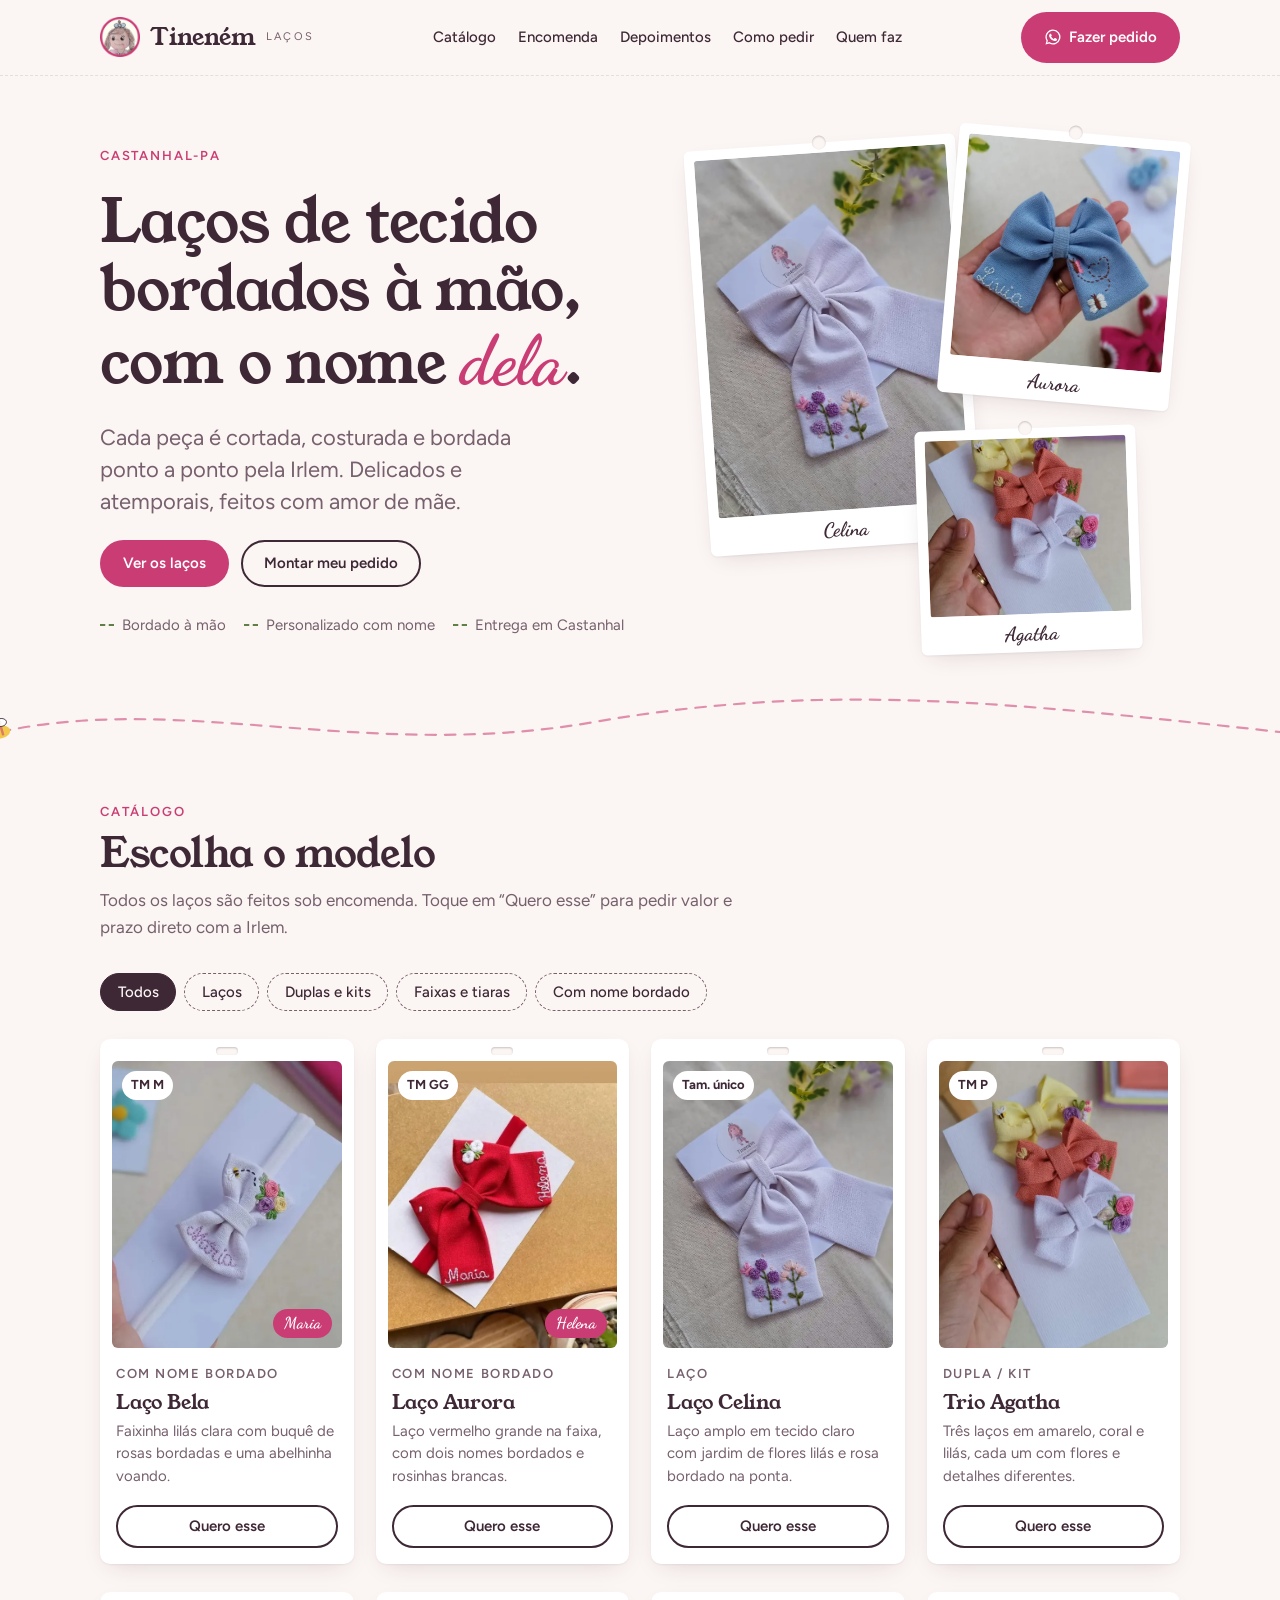
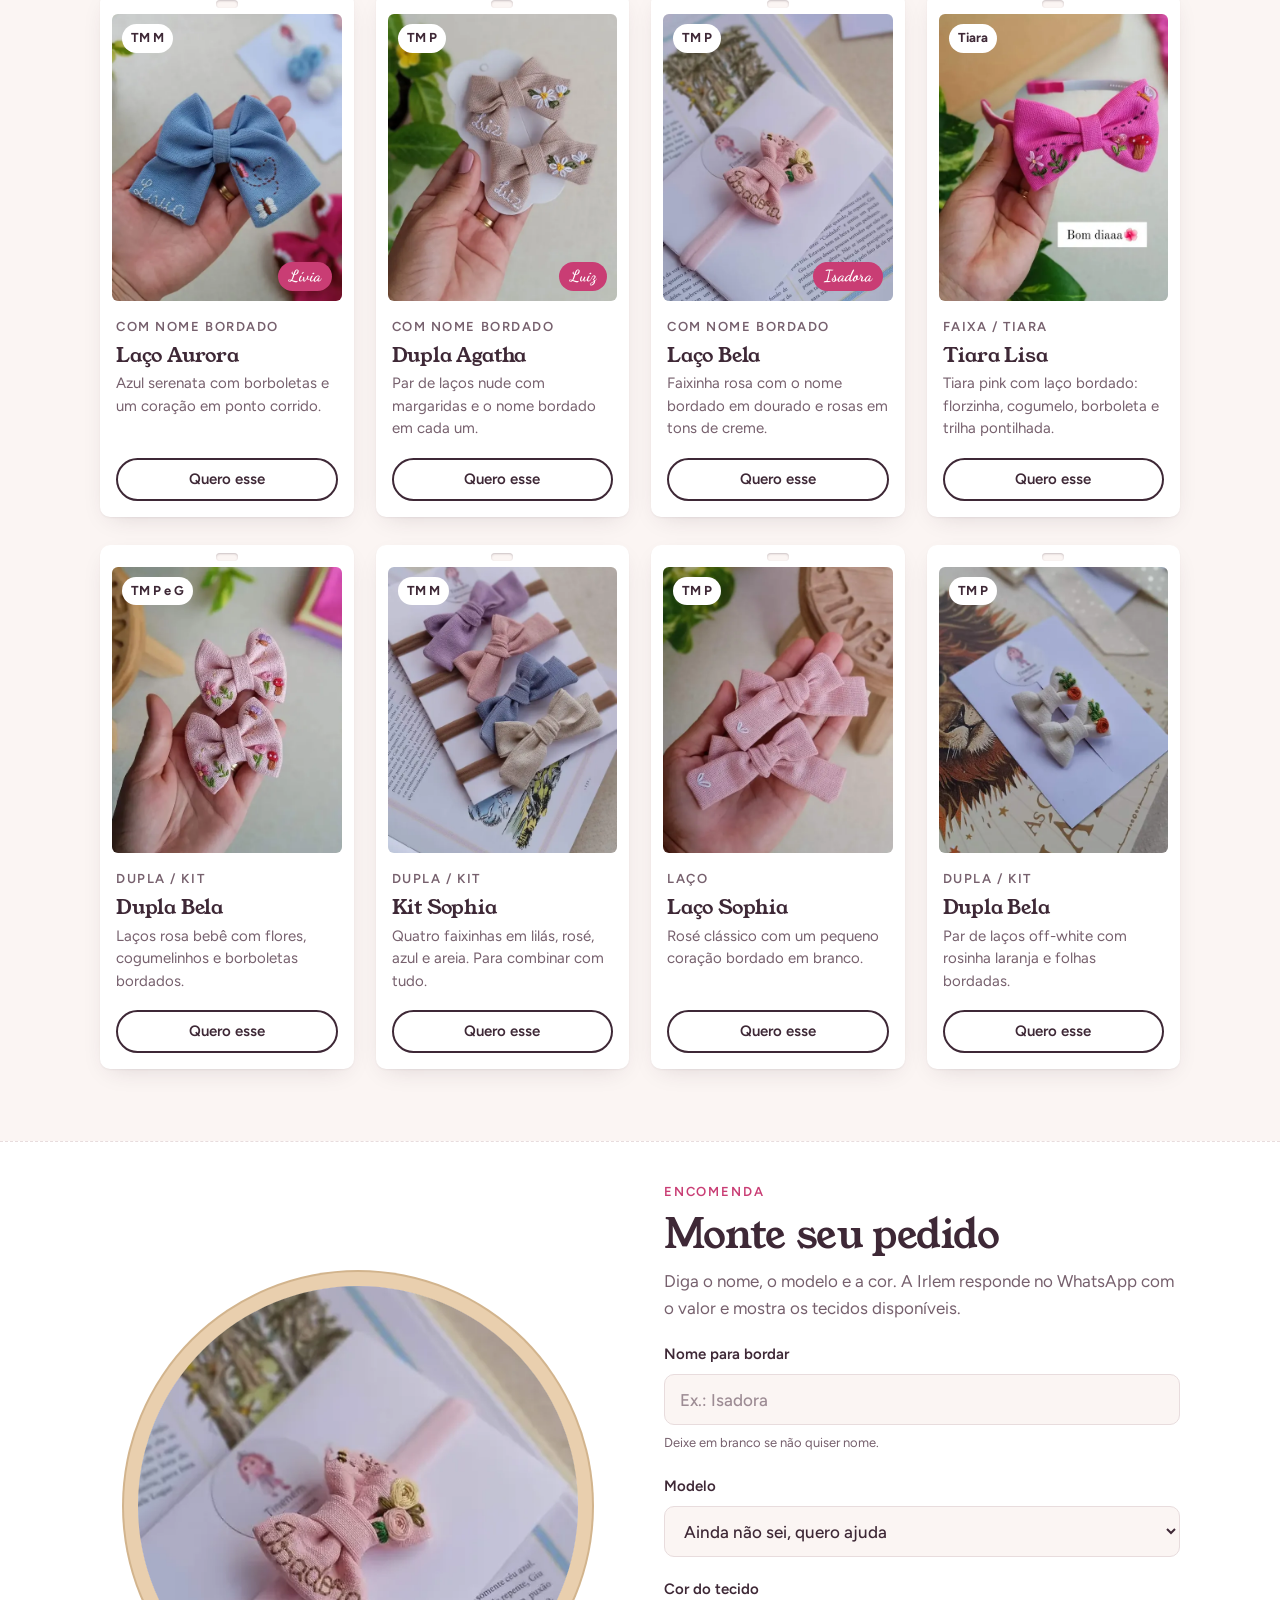
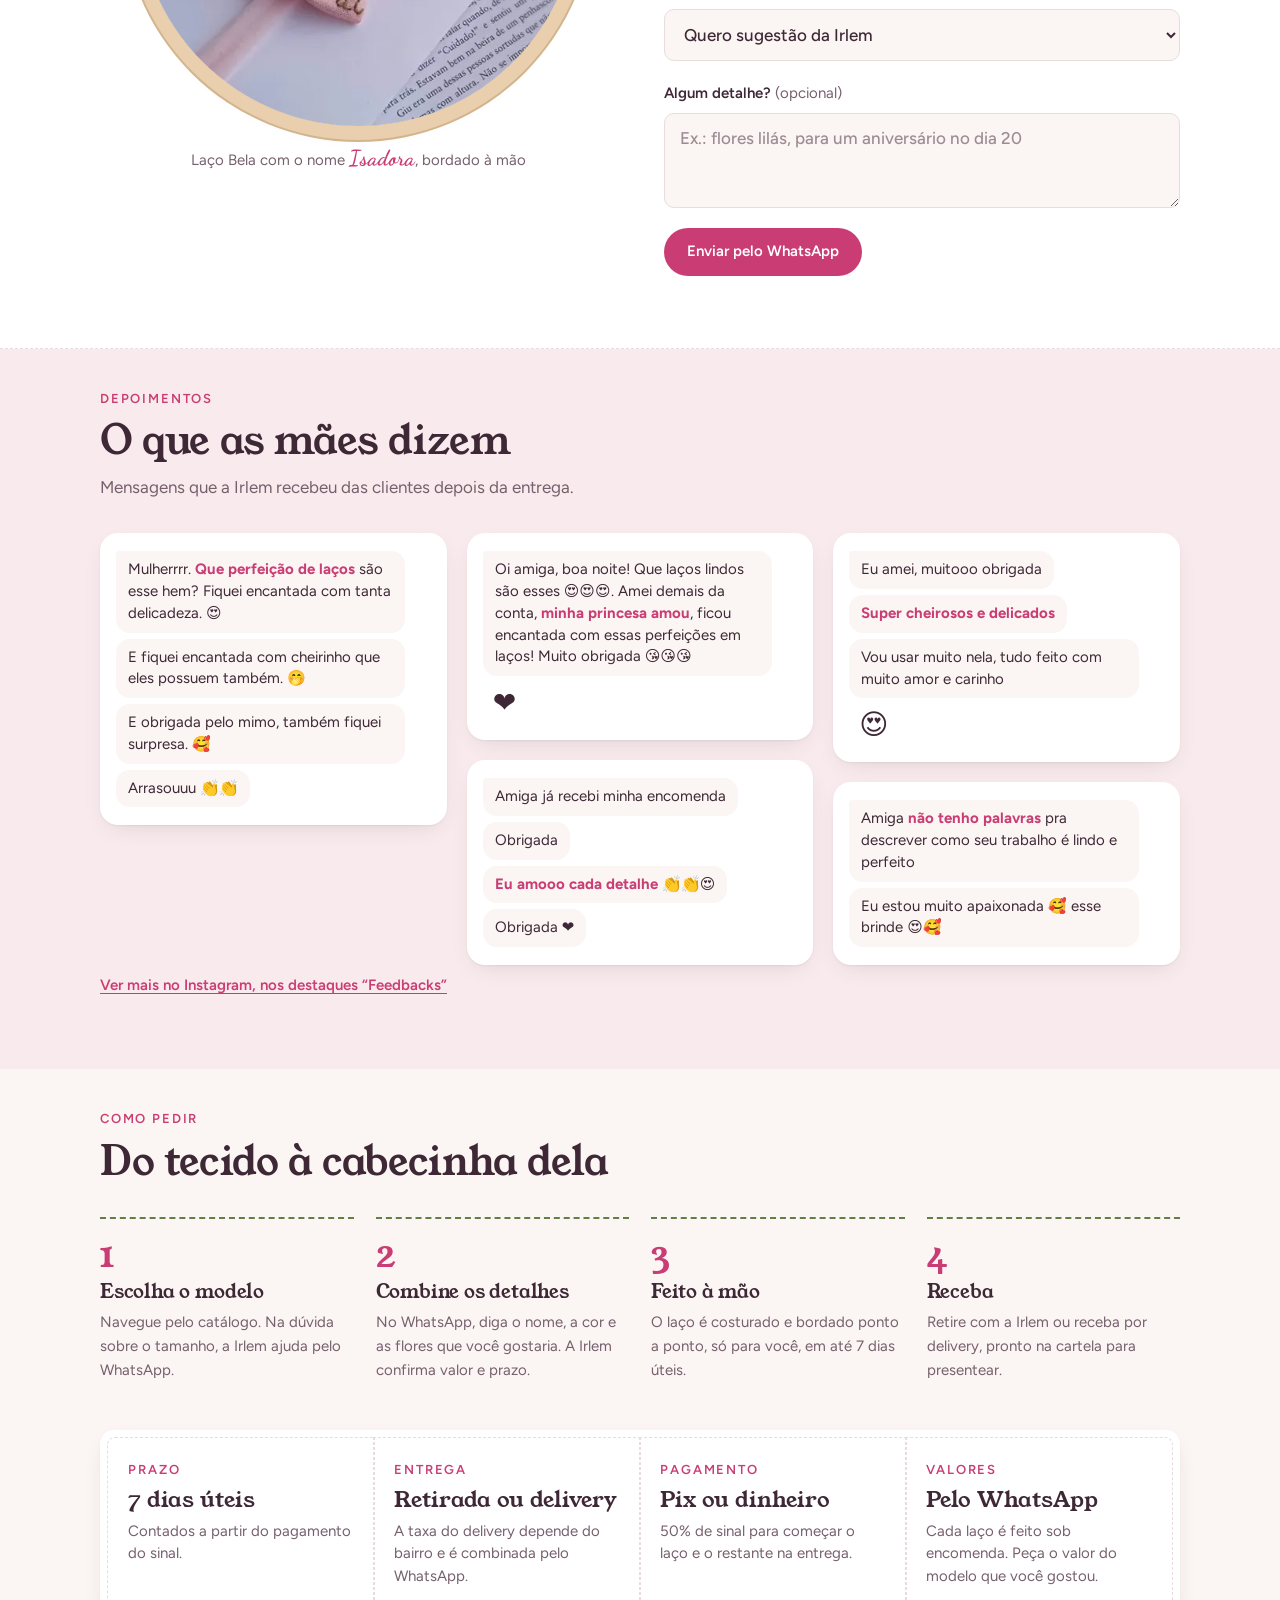
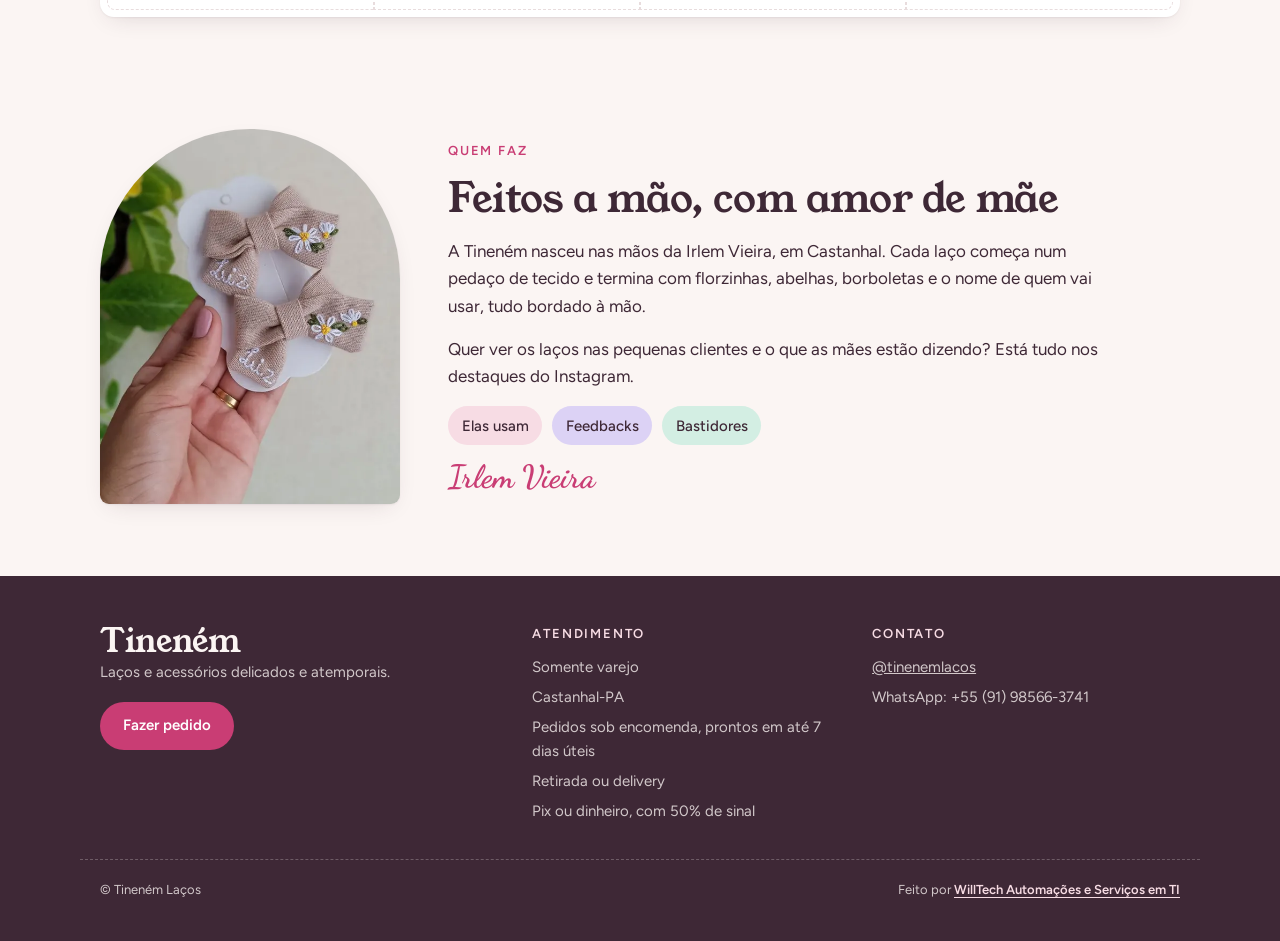
==== index.html @ e2bf4b4b "Landing page da Tineném Laços Página única com catálogo de 12 laços, filtros, formulário "Monte seu " ====
<!doctype html>
<html lang="pt-BR">
<head>
<meta charset="utf-8">
<meta name="viewport" content="width=device-width, initial-scale=1, viewport-fit=cover">
<title>Tineném Laços</title>
<meta name="description" content="Laços de tecido feitos à mão e bordados com o nome da sua pequena. Castanhal-PA e região.">
<link rel="icon" href="favicon.ico" sizes="any">
<link rel="icon" href="icones/favicon-32.png" type="image/png" sizes="32x32">
<link rel="apple-touch-icon" href="icones/apple-touch-icon.png">
<link rel="manifest" href="site.webmanifest">
<meta name="theme-color" content="#FBF5F3">
<link rel="preconnect" href="https://fonts.googleapis.com">
<link rel="preconnect" href="https://fonts.gstatic.com" crossorigin>
<link rel="stylesheet" href="https://fonts.googleapis.com/css2?family=Young+Serif&family=Figtree:wght@400;500;600;700&family=Dancing+Script:wght@600;700&display=swap">
<link rel="stylesheet" href="css/estilo.css">
</head>
<body>

<header class="topo">
  <div class="wrap">
    <a class="marca" href="#inicio"><img src="img/marca/logo-boneca.png" alt="" width="40" height="40"><b>Tineném</b><span>Laços</span></a>
    <nav aria-label="Seções">
      <a href="#catalogo">Catálogo</a>
      <a href="#personalize">Encomenda</a>
      <a href="#depoimentos">Depoimentos</a>
      <a href="#como-pedir">Como pedir</a>
      <a href="#quem-faz">Quem faz</a>
    </nav>
    <a class="btn btn-cheio js-whats" href="#" data-msg="Olá, Irlem! Vim pelo catálogo da Tineném e quero fazer um pedido.">
      <svg viewBox="0 0 24 24" fill="currentColor" aria-hidden="true"><path d="M12 2a10 10 0 0 0-8.6 15.1L2 22l5-1.3A10 10 0 1 0 12 2Zm0 18.2c-1.5 0-3-.4-4.3-1.2l-.3-.2-3 .8.8-2.9-.2-.3A8.2 8.2 0 1 1 12 20.2Zm4.5-6.1c-.2-.1-1.5-.7-1.7-.8-.2-.1-.4-.1-.6.1l-.8 1c-.1.2-.3.2-.5.1a6.7 6.7 0 0 1-3.3-2.9c-.3-.4.3-.4.7-1.3.1-.2 0-.3 0-.4l-.8-1.8c-.2-.5-.4-.4-.6-.4h-.5a1 1 0 0 0-.7.3 3 3 0 0 0-.9 2.2c0 1.3.9 2.5 1.1 2.7.1.2 1.8 2.8 4.4 3.9 1.6.7 2.3.8 3.1.6.5-.1 1.5-.6 1.7-1.2.2-.6.2-1.1.2-1.2-.1-.1-.3-.2-.5-.3Z"/></svg>
      Fazer pedido
    </a>
  </div>
</header>

<main id="inicio">
  <div class="hero">
    <div class="wrap">
      <div class="hero-texto">
        <span class="olho">Castanhal-PA</span>
        <h1>Laços de tecido bordados à mão, com o nome <em>dela</em>.</h1>
        <p>Cada peça é cortada, costurada e bordada ponto a ponto pela Irlem. Delicados e atemporais, feitos com amor de mãe.</p>
        <div class="acoes">
          <a class="btn btn-cheio" href="#catalogo">Ver os laços</a>
          <a class="btn btn-borda" href="#personalize">Montar meu pedido</a>
        </div>
        <div class="selos"><span>Bordado à mão</span><span>Personalizado com nome</span><span>Entrega em Castanhal</span></div>
      </div>
      <div class="mural" aria-hidden="true">
        <figure class="m1"><img src="img/produtos/celina.webp" alt=""><figcaption>Celina</figcaption></figure>
        <figure class="m2"><img src="img/produtos/aurora.webp" alt=""><figcaption>Aurora</figcaption></figure>
        <figure class="m3"><img src="img/produtos/agatha-trio.webp" alt=""><figcaption>Agatha</figcaption></figure>
      </div>
    </div>
  </div>

  <svg class="costura" viewBox="0 0 1120 70" preserveAspectRatio="none" aria-hidden="true">
    <path d="M0,40 C160,0 320,70 520,30 S880,10 1120,40"/>
    <g class="abelha">
      <ellipse cx="0" cy="0" rx="9" ry="6.5" fill="#F2C94C"/>
      <path d="M-3,-6 v12 M2,-6 v12" stroke="#3E2836" stroke-width="2"/>
      <ellipse cx="-2" cy="-9" rx="5" ry="4" fill="#FFFFFF" stroke="#3E2836" stroke-width=".8" opacity=".9"/>
      <ellipse cx="3" cy="-9" rx="5" ry="4" fill="#FFFFFF" stroke="#3E2836" stroke-width=".8" opacity=".9"/>
    </g>
  </svg>

  <section id="catalogo">
    <div class="wrap">
      <div class="cabeca">
        <span class="olho">Catálogo</span>
        <h2>Escolha o modelo</h2>
        <p>Todos os laços são feitos sob encomenda. Toque em “Quero esse” para pedir valor e prazo direto com a Irlem.</p>
      </div>
      <div class="filtros" role="group" aria-label="Filtrar produtos">
        <button type="button" data-filtro="todos" aria-pressed="true">Todos</button>
        <button type="button" data-filtro="laco" aria-pressed="false">Laços</button>
        <button type="button" data-filtro="kit" aria-pressed="false">Duplas e kits</button>
        <button type="button" data-filtro="faixa" aria-pressed="false">Faixas e tiaras</button>
        <button type="button" data-filtro="nome" aria-pressed="false">Com nome bordado</button>
      </div>
      <div class="grade" id="grade"></div>
    </div>
  </section>

  <section id="personalize" class="atelie">
    <div class="wrap">
      <figure class="bastidor">
        <div class="aro"><img src="img/produtos/bela-p.webp" alt="Laço Bela rosa com o nome Isadora bordado à mão em linha dourada" loading="lazy"></div>
        <figcaption>Laço Bela com o nome <em>Isadora</em>, bordado à mão</figcaption>
      </figure>
      <form class="form" id="form-laco" novalidate>
        <div class="cabeca sem-margem">
          <span class="olho">Encomenda</span>
          <h2>Monte seu pedido</h2>
          <p>Diga o nome, o modelo e a cor. A Irlem responde no WhatsApp com o valor e mostra os tecidos disponíveis.</p>
        </div>
        <div class="campo">
          <label for="nome">Nome para bordar</label>
          <input type="text" id="nome" maxlength="20" placeholder="Ex.: Isadora" autocomplete="off">
          <span class="dica">Deixe em branco se não quiser nome.</span>
        </div>
        <div class="campo">
          <label for="modelo">Modelo</label>
          <select id="modelo"></select>
        </div>
        <div class="campo">
          <label for="cor">Cor do tecido</label>
          <select id="cor">
            <option>Quero sugestão da Irlem</option>
            <option>Rosa</option>
            <option>Lilás</option>
            <option>Azul</option>
            <option>Nude</option>
            <option>Off-white</option>
            <option>Amarelo</option>
            <option>Pink</option>
            <option>Vermelho</option>
          </select>
        </div>
        <div class="campo">
          <label for="obs">Algum detalhe? <span class="opcional">(opcional)</span></label>
          <textarea id="obs" rows="3" placeholder="Ex.: flores lilás, para um aniversário no dia 20"></textarea>
        </div>
        <div class="acoes">
          <a class="btn btn-cheio js-whats" id="pedir-personalizado" href="#">Enviar pelo WhatsApp</a>
        </div>
      </form>
    </div>
  </section>

  <section id="depoimentos" class="depo">
    <div class="wrap">
      <div class="cabeca">
        <span class="olho">Depoimentos</span>
        <h2>O que as mães dizem</h2>
        <p>Mensagens que a Irlem recebeu das clientes depois da entrega.</p>
      </div>
      <div class="conversas">
        <figure class="conversa">
          <p class="balao">Mulherrrr. <mark>Que perfeição de laços</mark> são esse hem? Fiquei encantada com tanta delicadeza. 😍</p>
          <p class="balao">E fiquei encantada com cheirinho que eles possuem também. 🤭</p>
          <p class="balao">E obrigada pelo mimo, também fiquei surpresa. 🥰</p>
          <p class="balao">Arrasouuu 👏👏</p>
        </figure>
        <figure class="conversa">
          <p class="balao">Oi amiga, boa noite! Que laços lindos são esses 😍😍😍. Amei demais da conta, <mark>minha princesa amou</mark>, ficou encantada com essas perfeições em laços! Muito obrigada 😘😘😘</p>
          <p class="balao emoji">❤️</p>
        </figure>
        <figure class="conversa">
          <p class="balao">Amiga já recebi minha encomenda</p>
          <p class="balao">Obrigada</p>
          <p class="balao"><mark>Eu amooo cada detalhe</mark> 👏👏😍</p>
          <p class="balao">Obrigada ❤️</p>
        </figure>
        <figure class="conversa">
          <p class="balao">Eu amei, muitooo obrigada</p>
          <p class="balao"><mark>Super cheirosos e delicados</mark></p>
          <p class="balao">Vou usar muito nela, tudo feito com muito amor e carinho</p>
          <p class="balao emoji">😍</p>
        </figure>
        <figure class="conversa">
          <p class="balao">Amiga <mark>não tenho palavras</mark> pra descrever como seu trabalho é lindo e perfeito</p>
          <p class="balao">Eu estou muito apaixonada 🥰 esse brinde 😍🥰</p>
        </figure>
      </div>
      <p class="mais"><a href="https://www.instagram.com/tinenemlacos/" target="_blank" rel="noopener">Ver mais no Instagram, nos destaques “Feedbacks”</a></p>
    </div>
  </section>

  <section id="como-pedir">
    <div class="wrap">
      <div class="cabeca">
        <span class="olho">Como pedir</span>
        <h2>Do tecido à cabecinha dela</h2>
      </div>
      <ol class="passos">
        <li><h3>Escolha o modelo</h3><p>Navegue pelo catálogo. Na dúvida sobre o tamanho, a Irlem ajuda pelo WhatsApp.</p></li>
        <li><h3>Combine os detalhes</h3><p>No WhatsApp, diga o nome, a cor e as flores que você gostaria. A Irlem confirma valor e prazo.</p></li>
        <li><h3>Feito à mão</h3><p>O laço é costurado e bordado ponto a ponto, só para você, em até 7 dias úteis.</p></li>
        <li><h3>Receba</h3><p>Retire com a Irlem ou receba por delivery, pronto na cartela para presentear.</p></li>
      </ol>

      <dl class="etiqueta" id="prazo-entrega">
        <div>
          <dt>Prazo</dt>
          <dd class="valor">7 dias úteis</dd>
          <dd>Contados a partir do pagamento do sinal.</dd>
        </div>
        <div>
          <dt>Entrega</dt>
          <dd class="valor">Retirada ou delivery</dd>
          <dd>A taxa do delivery depende do bairro e é combinada pelo WhatsApp.</dd>
        </div>
        <div>
          <dt>Pagamento</dt>
          <dd class="valor">Pix ou dinheiro</dd>
          <dd>50% de sinal para começar o laço e o restante na entrega.</dd>
        </div>
        <div>
          <dt>Valores</dt>
          <dd class="valor">Pelo WhatsApp</dd>
          <dd>Cada laço é feito sob encomenda. Peça o valor do modelo que você gostou.</dd>
        </div>
      </dl>
    </div>
  </section>

  <section id="quem-faz" class="quem">
        <div class="wrap">
          <div class="retrato"><img src="img/produtos/agatha-dupla.webp" alt="Dupla de laços Agatha bordados com margaridas e o nome Luiz, na mão da artesã"></div>
          <div class="texto">
            <span class="olho">Quem faz</span>
            <h2>Feitos a mão, com amor de mãe</h2>
            <p>A Tineném nasceu nas mãos da Irlem Vieira, em Castanhal. Cada laço começa num pedaço de tecido e termina com florzinhas, abelhas, borboletas e o nome de quem vai usar, tudo bordado à mão.</p>
            <p>Quer ver os laços nas pequenas clientes e o que as mães estão dizendo? Está tudo nos destaques do Instagram.</p>
            <div class="destaques">
              <a href="https://www.instagram.com/tinenemlacos/" target="_blank" rel="noopener">Elas usam</a>
              <a href="https://www.instagram.com/tinenemlacos/" target="_blank" rel="noopener">Feedbacks</a>
              <a href="https://www.instagram.com/tinenemlacos/" target="_blank" rel="noopener">Bastidores</a>
            </div>
            <span class="assinatura">Irlem Vieira</span>
          </div>
        </div>
  </section>
</main>

<footer class="rodape">
  <div class="wrap">
    <div>
      <h2>Tineném</h2>
      <p>Laços e acessórios delicados e atemporais.</p>
      <a class="btn btn-cheio js-whats" href="#" data-msg="Olá, Irlem! Vim pelo catálogo da Tineném e quero fazer um pedido.">Fazer pedido</a>
    </div>
    <div>
      <p class="titulo">Atendimento</p>
      <ul><li>Somente varejo</li><li>Castanhal-PA</li><li>Pedidos sob encomenda, prontos em até 7 dias úteis</li><li>Retirada ou delivery</li><li>Pix ou dinheiro, com 50% de sinal</li></ul>
    </div>
    <div>
      <p class="titulo">Contato</p>
      <ul>
        <li><a href="https://www.instagram.com/tinenemlacos/" target="_blank" rel="noopener">@tinenemlacos</a></li>
        <li id="whats-texto"></li>
      </ul>
    </div>
  </div>
  <div class="wrap credito">
    <p>© Tineném Laços</p>
    <p>Feito por <a href="https://willtech-fog6.onrender.com/" target="_blank" rel="noopener">WillTech Automações e Serviços em TI</a></p>
  </div>
</footer>

<a class="btn btn-cheio flutuante js-whats" href="#" data-msg="Olá, Irlem! Vim pelo catálogo da Tineném e quero fazer um pedido." aria-label="Fazer pedido">Fazer pedido</a>

<script src="js/dados.js"></script>
<script src="js/main.js"></script>
</body>
</html>
---- css/estilo.css ----
/* Tineném Laços: estilos da landing page */

/* Layout: página de linho claro; produtos apresentados como cartelas de laço (furinho no topo + adesivo),
   seções costuradas por uma linha tracejada de bordado, como o voo da abelhinha dos laços. */
:root {
  color-scheme: light;
  --linho: #FBF5F3;        /* fundo, linho rosado */
  --cartela: #FFFFFF;      /* papel das cartelas */
  --tinta: #3E2836;        /* texto, ameixa escuro */
  --tinta-suave: #76606D;  /* texto secundário */
  --framboesa: #C93D74;    /* destaque, rosa da tiara */
  --framboesa-escura: #A82E5E;
  --lilas: #DCD2F5;
  --menta: #D3EEE3;
  --rosinha: #F7DCE4;
  --folha: #5F7F45;        /* verde da linha de bordado */
  --linha: #E8DCDD;        /* bordas */
  --sombra: 0 1px 2px rgba(62,40,54,.06), 0 8px 24px -10px rgba(62,40,54,.18);

  --f-display: "Young Serif", Georgia, "Times New Roman", serif;
  --f-corpo: "Figtree", "Segoe UI", system-ui, sans-serif;
  --f-bordado: "Dancing Script", "Brush Script MT", cursive;

  --t-xs: .8125rem; --t-s: .9375rem; --t-m: 1.0625rem; --t-l: 1.375rem;
  --t-xl: clamp(1.75rem, 1.2rem + 2vw, 2.5rem);
  --t-xxl: clamp(2.25rem, 1.4rem + 3.6vw, 3.75rem);
}
* { box-sizing: border-box; }
html { scroll-behavior: smooth; }
@media (prefers-reduced-motion: reduce) { html { scroll-behavior: auto; } }
body {
  margin: 0;
  background: var(--linho);
  color: var(--tinta);
  font: 400 var(--t-m)/1.6 var(--f-corpo);
  -webkit-font-smoothing: antialiased;
}
.wrap { max-width: 1120px; margin-inline: auto; padding-inline: 20px; }
h1, h2, h3 { font-family: var(--f-display); font-weight: 400; line-height: 1.12; margin: 0; text-wrap: balance; letter-spacing: -.01em; }
p { margin: 0; }
a { color: inherit; }
:focus-visible { outline: 3px solid var(--framboesa); outline-offset: 3px; border-radius: 6px; }
.olho { font-size: var(--t-xs); font-weight: 600; letter-spacing: .14em; text-transform: uppercase; color: var(--framboesa); }

/* botões */
.btn {
  display: inline-flex; align-items: center; justify-content: center; gap: .5em;
  font: 600 var(--t-s)/1 var(--f-corpo); text-decoration: none; cursor: pointer;
  padding: .95em 1.4em; border-radius: 999px; border: 2px solid transparent;
  transition: transform .15s ease, background-color .15s ease;
}
.btn:hover { transform: translateY(-1px); }
.btn-cheio { background: var(--framboesa); color: #fff; }
.btn-cheio:hover { background: var(--framboesa-escura); }
.btn-borda { border-color: var(--tinta); color: var(--tinta); background: transparent; }
.btn svg { width: 18px; height: 18px; flex: none; }

/* topo */
.topo { position: sticky; top: env(safe-area-inset-top, 0px); z-index: 10; background: color-mix(in srgb, var(--linho) 88%, transparent); backdrop-filter: blur(8px); border-bottom: 1px dashed var(--linha); }
.topo .wrap { display: flex; align-items: center; justify-content: space-between; gap: 16px; padding-block: 12px; }
.marca { display: flex; align-items: center; gap: 10px; text-decoration: none; }
.marca img { width: 40px; height: 40px; flex: none; }
.marca b { font: 400 1.5rem/1 var(--f-display); }
.marca span { font-size: .6875rem; letter-spacing: .2em; text-transform: uppercase; color: var(--tinta-suave); }
.topo nav { display: flex; gap: 22px; font-size: var(--t-s); font-weight: 500; }
.topo nav a { text-decoration: none; }
.topo nav a:hover { color: var(--framboesa); }
@media (max-width: 720px) { .topo nav { display: none; } .marca span { display: none; } }

/* hero */
.hero { padding-block: 56px 40px; position: relative; }
.hero .wrap { display: grid; grid-template-columns: 1.05fr 1fr; gap: 48px; align-items: center; }
.hero-texto { display: grid; gap: 22px; min-width: 0; }
.hero h1 { font-size: var(--t-xxl); }
.hero h1 em { font-style: normal; font-family: var(--f-bordado); font-weight: 700; color: var(--framboesa); font-size: 1.15em; }
.hero-texto > p { font-size: var(--t-l); color: var(--tinta-suave); max-width: 30ch; line-height: 1.45; }
.acoes { display: flex; flex-wrap: wrap; gap: 12px; }
.selos { display: flex; flex-wrap: wrap; gap: 8px 18px; font-size: var(--t-s); color: var(--tinta-suave); padding-top: 4px; }
.selos span { display: inline-flex; align-items: center; gap: 8px; }
.selos span::before { content: ""; width: 14px; border-top: 2px dashed var(--folha); }

.mural { position: relative; height: 520px; }
.mural figure { position: absolute; margin: 0; background: var(--cartela); padding: 10px 10px 38px; border-radius: 6px; box-shadow: var(--sombra); }
.mural img { display: block; width: 100%; height: 100%; object-fit: cover; border-radius: 3px; }
.mural figcaption { position: absolute; left: 0; right: 0; bottom: 8px; text-align: center; font: 700 1.25rem/1 var(--f-bordado); color: var(--tinta); }
.mural .m1 { width: 54%; height: 78%; left: 4%; top: 2%; transform: rotate(-4deg); }
.mural .m2 { width: 46%; height: 52%; right: 0; top: 0; transform: rotate(5deg); }
.mural .m3 { width: 44%; height: 43%; right: 8%; bottom: 0; transform: rotate(-2deg); }
.mural figure::before { /* furinho de cartela */
  content: ""; position: absolute; top: -7px; left: 50%; width: 14px; height: 14px; margin-left: -7px; border-radius: 50%;
  background: var(--linho); box-shadow: inset 0 1px 2px rgba(62,40,54,.25);
}
@media (max-width: 860px) {
  .hero .wrap { grid-template-columns: 1fr; gap: 36px; }
  .mural { height: 420px; max-width: 480px; width: 100%; margin-inline: auto; }
  .mural .m2 { height: 47%; }
  .mural .m3 { height: 41%; right: 4%; }
}

/* linha de bordado entre seções */
.costura { display: block; width: 100%; height: 70px; }
.costura path { fill: none; stroke: var(--framboesa); stroke-width: 2.2; stroke-dasharray: 9 8; stroke-linecap: round; opacity: .55; }
.abelha { offset-path: path("M0,40 C160,0 320,70 520,30 S880,10 1120,40"); offset-rotate: auto; animation: voo 9s linear infinite; }
@keyframes voo { from { offset-distance: 0%; } to { offset-distance: 100%; } }
@media (prefers-reduced-motion: reduce) { .abelha { animation: none; offset-distance: 62%; } }
@media (max-width: 700px) { .abelha { display: none; } }

/* seções */
section { padding-block: 40px 72px; }
.cabeca { display: grid; gap: 10px; margin-bottom: 32px; max-width: 640px; }
.cabeca.sem-margem { margin: 0; }
.cabeca h2 { font-size: var(--t-xl); }
.cabeca p { color: var(--tinta-suave); }

/* filtros */
.filtros { display: flex; flex-wrap: wrap; gap: 8px; margin-bottom: 28px; }
.filtros button {
  font: 500 var(--t-s)/1 var(--f-corpo); color: var(--tinta); background: transparent; cursor: pointer;
  padding: .7em 1.1em; border-radius: 999px; border: 1.5px dashed var(--tinta-suave);
}
.filtros button[aria-pressed="true"] { background: var(--tinta); color: var(--linho); border-style: solid; border-color: var(--tinta); }

/* catálogo de cartelas */
.grade { display: grid; grid-template-columns: repeat(auto-fill, minmax(240px, 1fr)); gap: 28px 22px; }
.cartela {
  position: relative; background: var(--cartela); border-radius: 10px; box-shadow: var(--sombra);
  display: flex; flex-direction: column; min-width: 0; padding-top: 22px;
}
.cartela::before { /* furinho para pendurar */
  content: ""; position: absolute; top: 8px; left: 50%; width: 22px; height: 8px; margin-left: -11px; border-radius: 99px;
  background: var(--linho); box-shadow: inset 0 1px 2px rgba(62,40,54,.25);
}
.cartela .foto { margin: 0 12px; aspect-ratio: 4 / 5; max-width: 100%; border-radius: 6px; overflow: hidden; background: var(--rosinha); position: relative; }
.cartela .foto img { width: 100%; height: 100%; object-fit: cover; display: block; transition: transform .4s ease; }
.cartela:hover .foto img { transform: scale(1.04); }
.cartela .tam { position: absolute; top: 10px; left: 10px; background: var(--cartela); color: var(--tinta); font-size: var(--t-xs); font-weight: 700; padding: 4px 9px; border-radius: 999px; font-variant-numeric: tabular-nums; }
.cartela .nome-tag { position: absolute; bottom: 10px; right: 10px; background: var(--framboesa); color: #fff; font: 700 1rem/1 var(--f-bordado); padding: 6px 11px 7px; border-radius: 999px; }
.cartela .info { padding: 16px 16px 18px; display: grid; gap: 6px; flex: 1; align-content: start; }
.cartela h3 { font-size: 1.25rem; }
.cartela .tipo { font-size: var(--t-xs); letter-spacing: .12em; text-transform: uppercase; color: var(--tinta-suave); font-weight: 600; }
.cartela .desc { font-size: var(--t-s); color: var(--tinta-suave); line-height: 1.5; }
.cartela .pedir { margin: 0 16px 16px; }
.cartela .pedir.btn { padding: .8em 1em; }
@media (max-width: 600px) { /* duas cartelas por linha no celular */
  .grade { grid-template-columns: repeat(2, minmax(0, 1fr)); gap: 16px 12px; }
  .cartela { padding-top: 18px; }
  .cartela .foto { margin: 0 8px; }
  .cartela .tam { top: 6px; left: 6px; font-size: .6875rem; padding: 3px 7px; }
  .cartela .nome-tag { bottom: 6px; right: 6px; font-size: .875rem; padding: 4px 8px 5px; }
  .cartela .info { padding: 10px 10px 12px; gap: 4px; }
  .cartela .tipo { font-size: .625rem; letter-spacing: .08em; }
  .cartela h3 { font-size: 1.05rem; }
  .cartela .desc { font-size: .8125rem; display: -webkit-box; -webkit-line-clamp: 3; line-clamp: 3; -webkit-box-orient: vertical; overflow: hidden; }
  .cartela .pedir { margin: 0 10px 10px; }
  .cartela .pedir.btn { padding: .7em .6em; font-size: .8125rem; }
}

/* personalizador */
.atelie { background: var(--cartela); border-block: 1px dashed var(--linha); }
.atelie .wrap { display: grid; grid-template-columns: 1fr 1fr; gap: 48px; align-items: center; }
.bastidor { margin: 0; display: grid; gap: 22px; justify-items: center; min-width: 0; }
.bastidor .aro { /* foto real dentro de um aro de bordado */
  aspect-ratio: 1; max-width: 440px; width: calc(100% - 32px); border-radius: 50%; overflow: hidden;
  box-shadow: 0 0 0 14px #E9CFAE, 0 0 0 16px #D2B48D, var(--sombra);
}
.bastidor img { width: 100%; height: 100%; object-fit: cover; object-position: 50% 52%; display: block; }
.bastidor figcaption { font-size: var(--t-s); color: var(--tinta-suave); text-align: center; }
.bastidor figcaption em { font: 700 1.35rem/1 var(--f-bordado); font-style: normal; color: var(--framboesa); }
.form { display: grid; gap: 20px; min-width: 0; }
.campo { display: grid; gap: 8px; }
.campo label { font-weight: 600; font-size: var(--t-s); }
.campo .opcional { font-weight: 400; color: var(--tinta-suave); }
.campo input[type="text"], .campo select, .campo textarea {
  font: 500 var(--t-m)/1.3 var(--f-corpo); color: var(--tinta); background: var(--linho);
  border: 1.5px solid var(--linha); border-radius: 10px; padding: .8em .9em; width: 100%;
}
.campo textarea { resize: vertical; min-height: 5.5em; }
.campo input[type="text"]:focus, .campo select:focus, .campo textarea:focus { outline: none; border-color: var(--framboesa); }
.campo ::placeholder { color: var(--tinta-suave); opacity: .7; }
.dica { font-size: var(--t-xs); color: var(--tinta-suave); }
@media (max-width: 860px) { .atelie .wrap { grid-template-columns: 1fr; } }

/* depoimentos: balões de conversa */
.depo { background: color-mix(in srgb, var(--rosinha) 40%, var(--linho)); }
.conversas { columns: 3 280px; column-gap: 20px; }
.conversa {
  break-inside: avoid; margin: 0 0 20px; padding: 18px 16px; border-radius: 18px;
  background: var(--cartela); box-shadow: var(--sombra);
  display: flex; flex-direction: column; align-items: flex-start; gap: 6px;
}
.balao {
  position: relative; max-width: 92%; padding: 8px 12px; border-radius: 4px 14px 14px 14px;
  background: var(--linho); font-size: var(--t-s); line-height: 1.45; overflow-wrap: anywhere;
}
.balao + .balao { border-radius: 14px; }
.balao.emoji { font-size: 1.75rem; line-height: 1; padding: 6px 10px; background: transparent; }
.balao mark { background: none; color: var(--framboesa); font-weight: 700; }
.depo .mais { margin-top: 8px; font-size: var(--t-s); font-weight: 600; }
.depo .mais a { color: var(--framboesa); text-underline-offset: 3px; }

/* como pedir */
.passos { list-style: none; margin: 0; padding: 0; display: grid; grid-template-columns: repeat(4, 1fr); gap: 22px; counter-reset: p; }
.passos li { counter-increment: p; display: grid; gap: 8px; align-content: start; padding-top: 18px; border-top: 2px dashed var(--folha); min-width: 0; }
.passos li::before { content: counter(p); font: 400 2.25rem/1 var(--f-display); color: var(--framboesa); }
.passos h3 { font-size: 1.2rem; }
.passos p { font-size: var(--t-s); color: var(--tinta-suave); }
@media (max-width: 860px) { .passos { grid-template-columns: 1fr 1fr; } }
@media (max-width: 480px) { .passos { grid-template-columns: 1fr; } }

/* etiqueta costurada: prazo, entrega, pagamento, valores */
.etiqueta {
  margin: 48px 0 0; padding: 8px; background: var(--cartela); border-radius: 14px; box-shadow: var(--sombra);
  display: grid; grid-template-columns: repeat(4, minmax(0, 1fr));
}
.etiqueta > div { padding: 22px 20px; display: grid; gap: 6px; align-content: start; border: 1.5px dashed var(--linha); margin: -0.75px; }
.etiqueta > div:first-child { border-radius: 8px 0 0 8px; }
.etiqueta > div:last-child { border-radius: 0 8px 8px 0; }
.etiqueta dt { font-size: var(--t-xs); font-weight: 600; letter-spacing: .14em; text-transform: uppercase; color: var(--framboesa); }
.etiqueta dd { margin: 0; font-size: var(--t-s); color: var(--tinta-suave); line-height: 1.5; }
.etiqueta dd.valor { font: 400 1.375rem/1.2 var(--f-display); color: var(--tinta); }
@media (max-width: 860px) {
  .etiqueta { grid-template-columns: repeat(2, minmax(0, 1fr)); }
  .etiqueta > div:first-child, .etiqueta > div:last-child { border-radius: 0; }
}
@media (max-width: 480px) { .etiqueta { grid-template-columns: 1fr; } }

/* quem faz */
.quem .wrap { display: grid; grid-template-columns: 300px 1fr; gap: 48px; align-items: center; }
.quem .retrato { aspect-ratio: 4/5; max-width: 100%; border-radius: 200px 200px 12px 12px; overflow: hidden; box-shadow: var(--sombra); }
.quem .retrato img { width: 100%; height: 100%; object-fit: cover; display: block; }
.quem .texto { display: grid; gap: 16px; max-width: 60ch; min-width: 0; }
.quem .texto h2 { font-size: var(--t-xl); }
.quem .assinatura { font: 700 2rem/1 var(--f-bordado); color: var(--framboesa); }
.destaques { display: flex; flex-wrap: wrap; gap: 10px; }
.destaques a { text-decoration: none; font-size: var(--t-s); font-weight: 500; padding: .5em .9em; border-radius: 999px; }
.destaques a:nth-child(1) { background: var(--rosinha); }
.destaques a:nth-child(2) { background: var(--lilas); }
.destaques a:nth-child(3) { background: var(--menta); }
@media (max-width: 760px) { .quem .wrap { grid-template-columns: 1fr; } .quem .retrato { max-width: 280px; } }

/* rodapé */
.rodape { background: var(--tinta); color: var(--linho); padding-block: 48px 40px; }
.rodape .wrap { display: grid; grid-template-columns: 1.3fr 1fr 1fr; gap: 32px; }
.rodape h2 { font-size: 2rem; color: var(--linho); }
.rodape p, .rodape li { color: color-mix(in srgb, var(--linho) 78%, transparent); font-size: var(--t-s); }
.rodape ul { list-style: none; margin: 0; padding: 0; display: grid; gap: 6px; }
.rodape .titulo { font-size: var(--t-xs); letter-spacing: .14em; text-transform: uppercase; color: var(--rosinha); font-weight: 600; margin-bottom: 10px; }
.rodape .btn-cheio { margin-top: 18px; }
.rodape .credito { display: flex; flex-wrap: wrap; justify-content: space-between; gap: 8px 24px; margin-top: 36px; padding-top: 20px; border-top: 1px dashed color-mix(in srgb, var(--linho) 25%, transparent); }
.rodape .credito p { font-size: var(--t-xs); }
.rodape .credito a { color: var(--rosinha); font-weight: 600; text-underline-offset: 3px; }
@media (max-width: 860px) { .rodape { padding-bottom: 96px; } /* espaço para o botão flutuante */ }
@media (max-width: 760px) { .rodape .wrap { grid-template-columns: 1fr; } }

/* botão flutuante */
.flutuante { position: fixed; right: 16px; bottom: calc(16px + env(safe-area-inset-bottom, 0px)); z-index: 20; box-shadow: 0 10px 24px -8px rgba(201,61,116,.6); }
@media (min-width: 861px) { .flutuante { display: none; } }
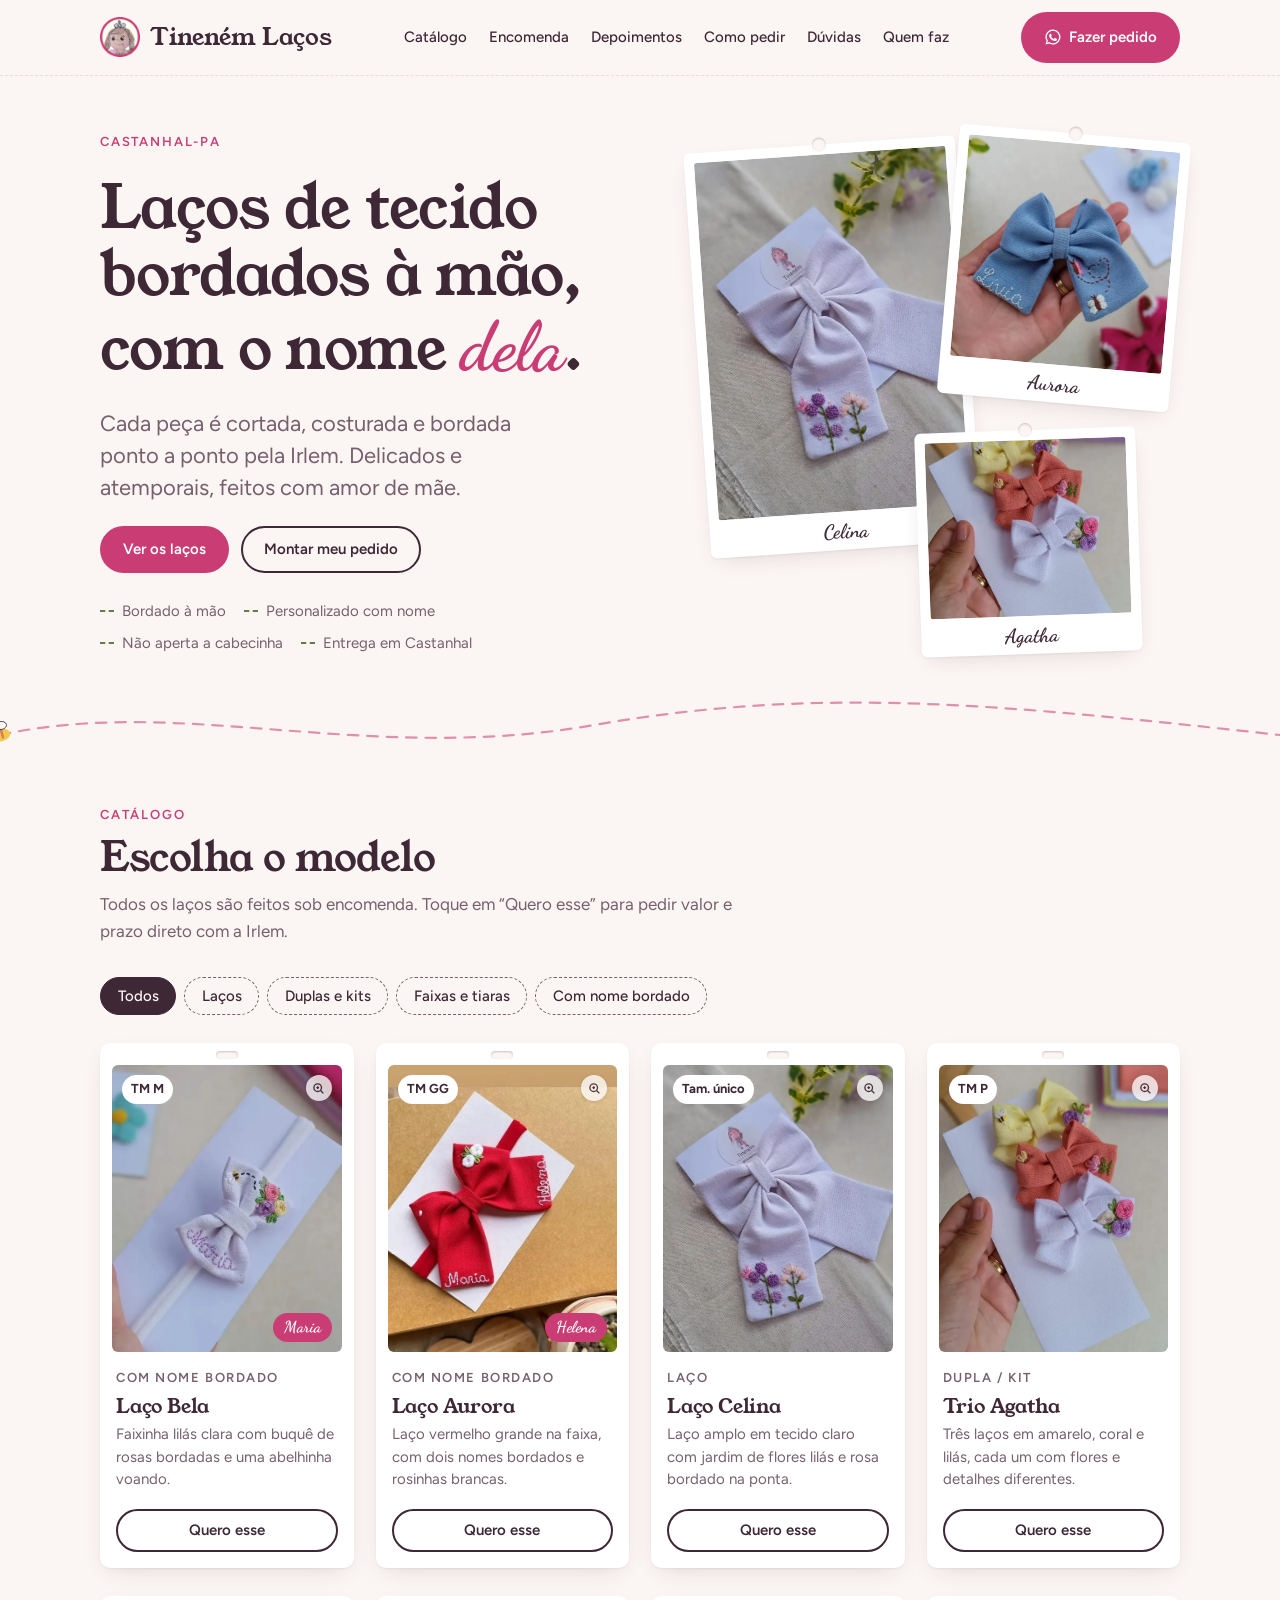
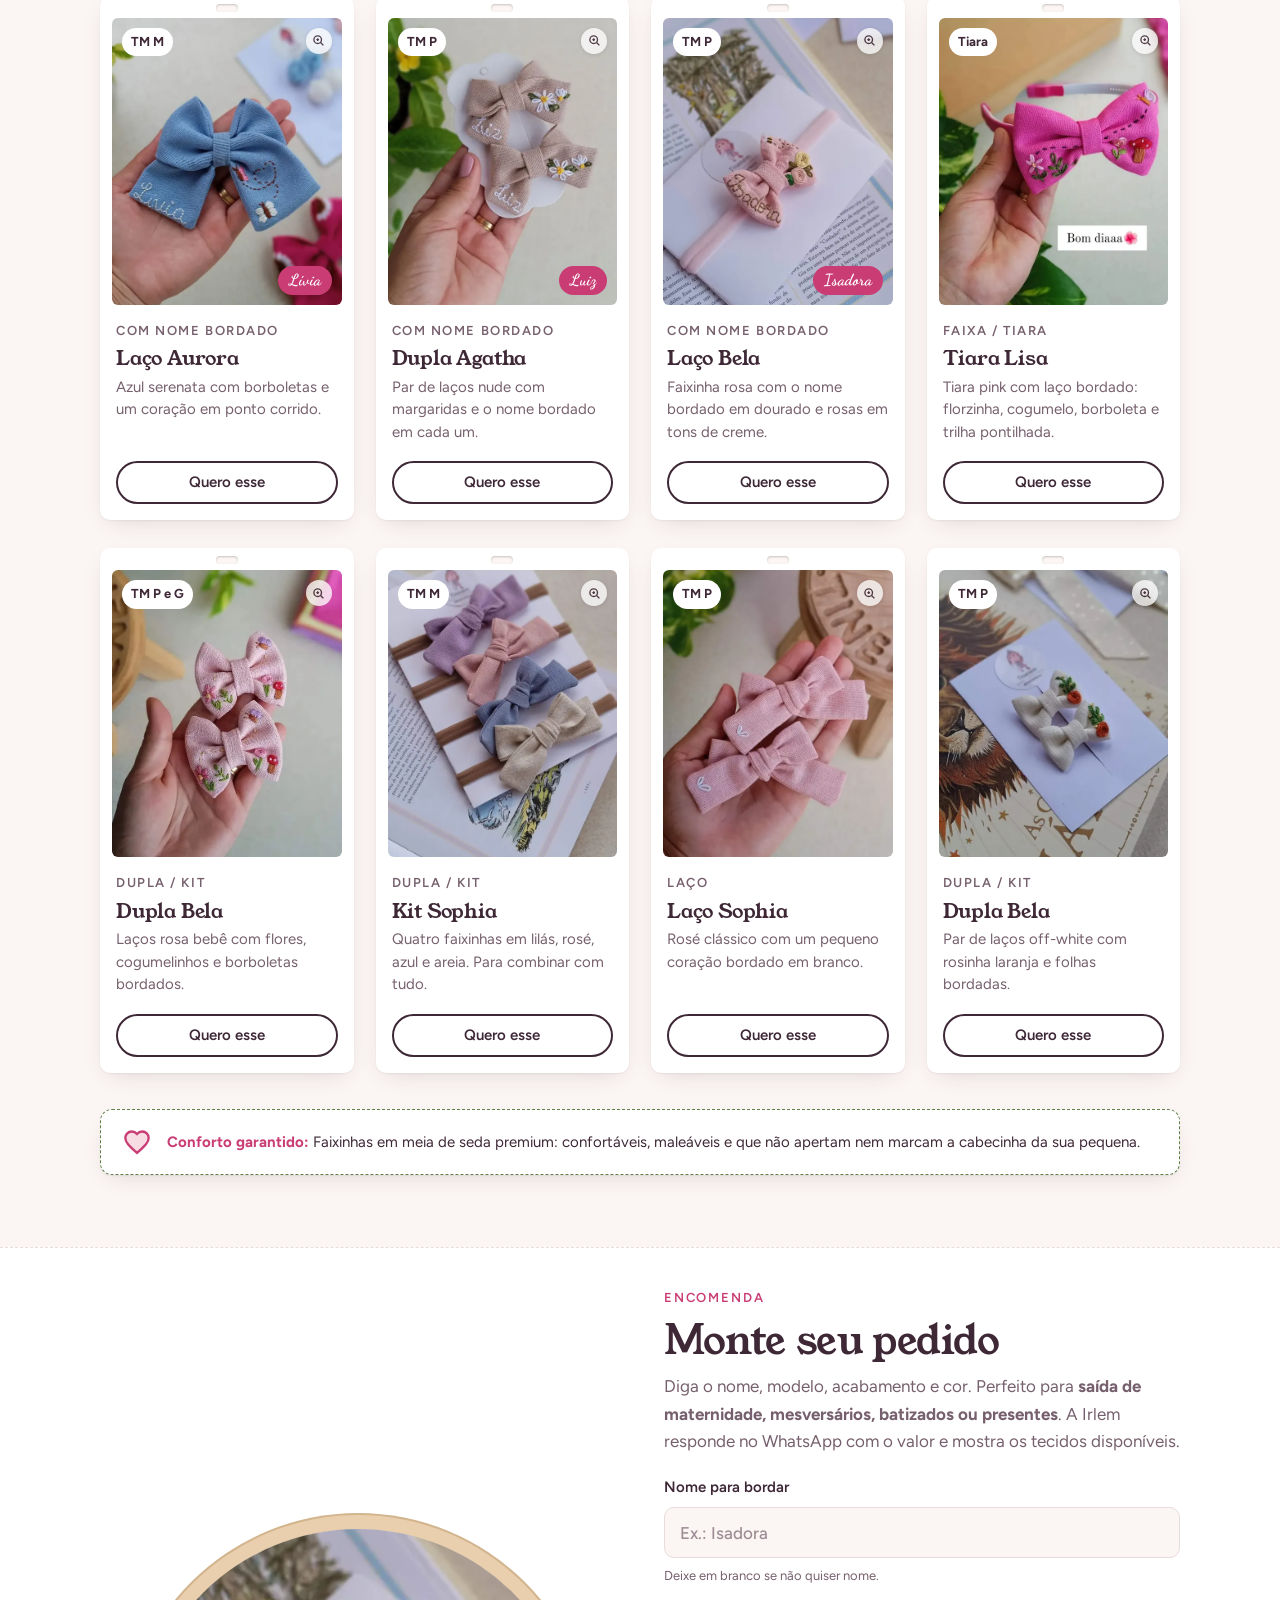
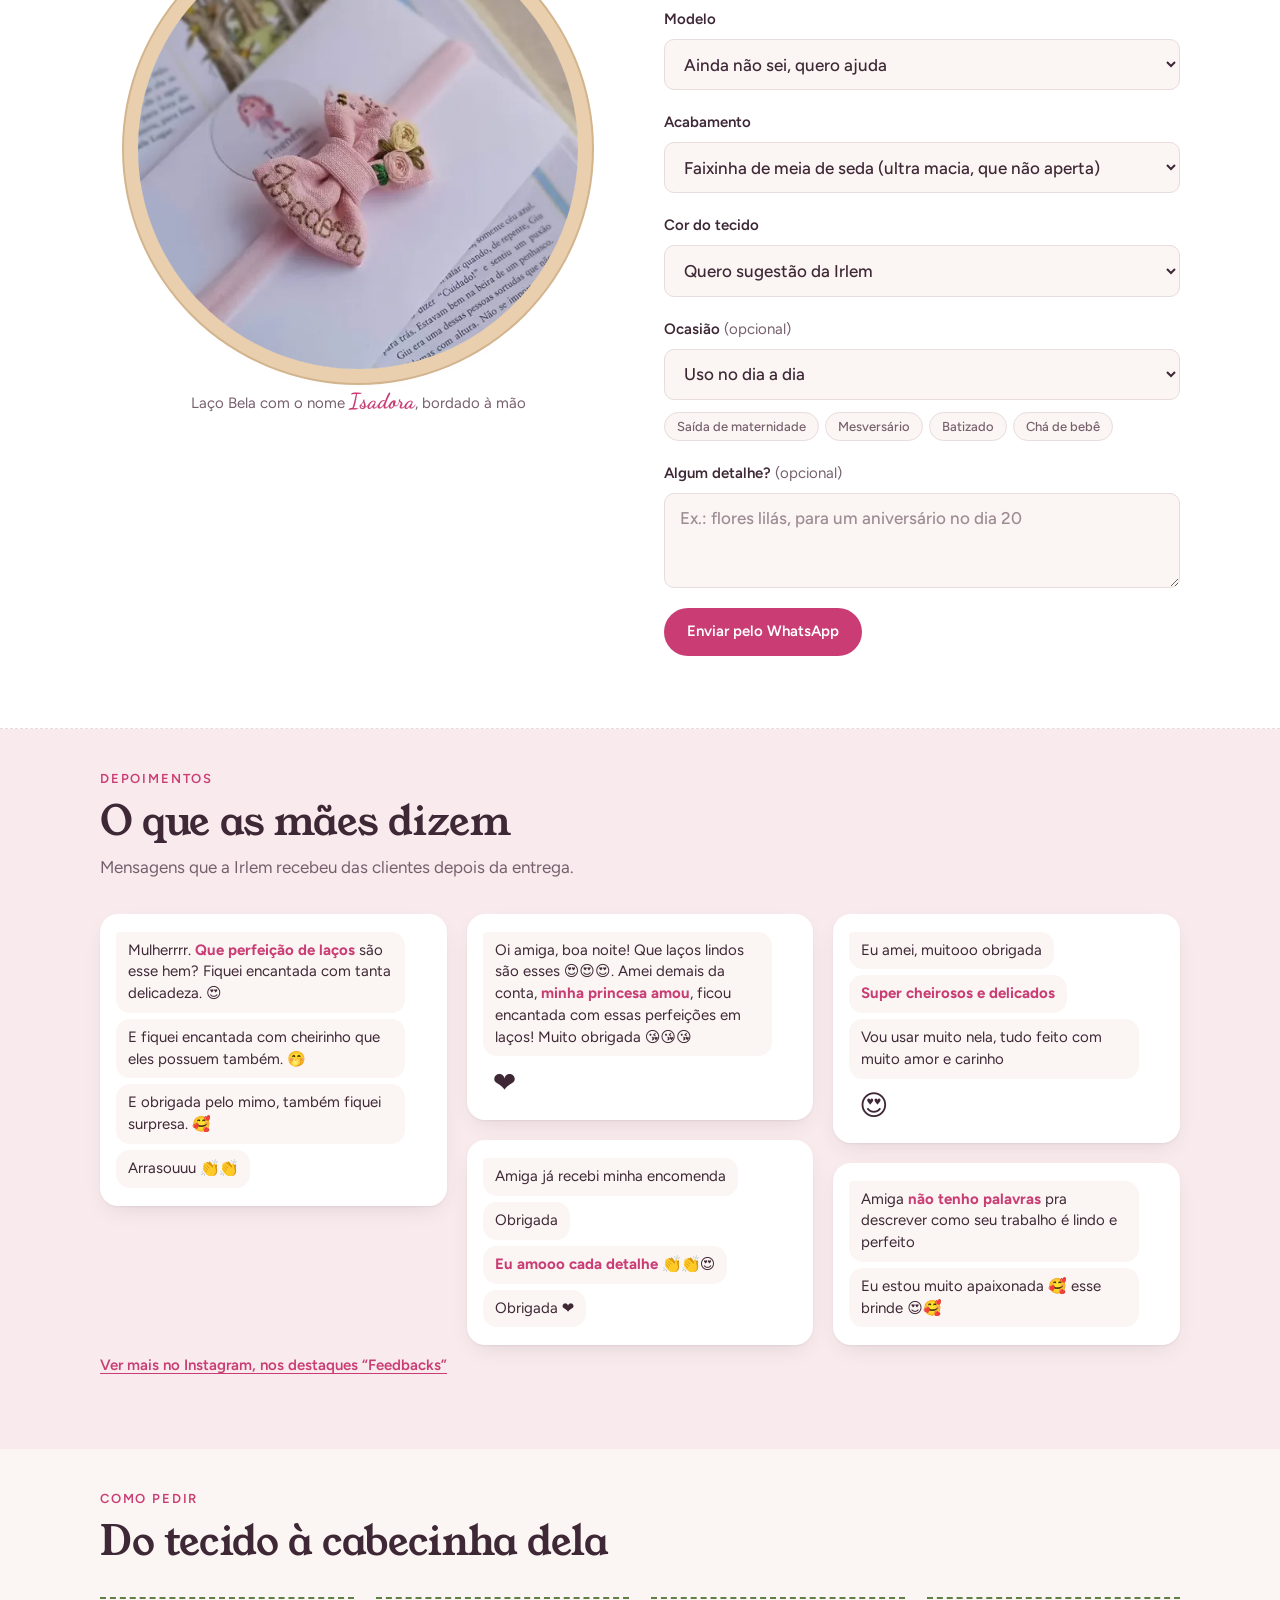
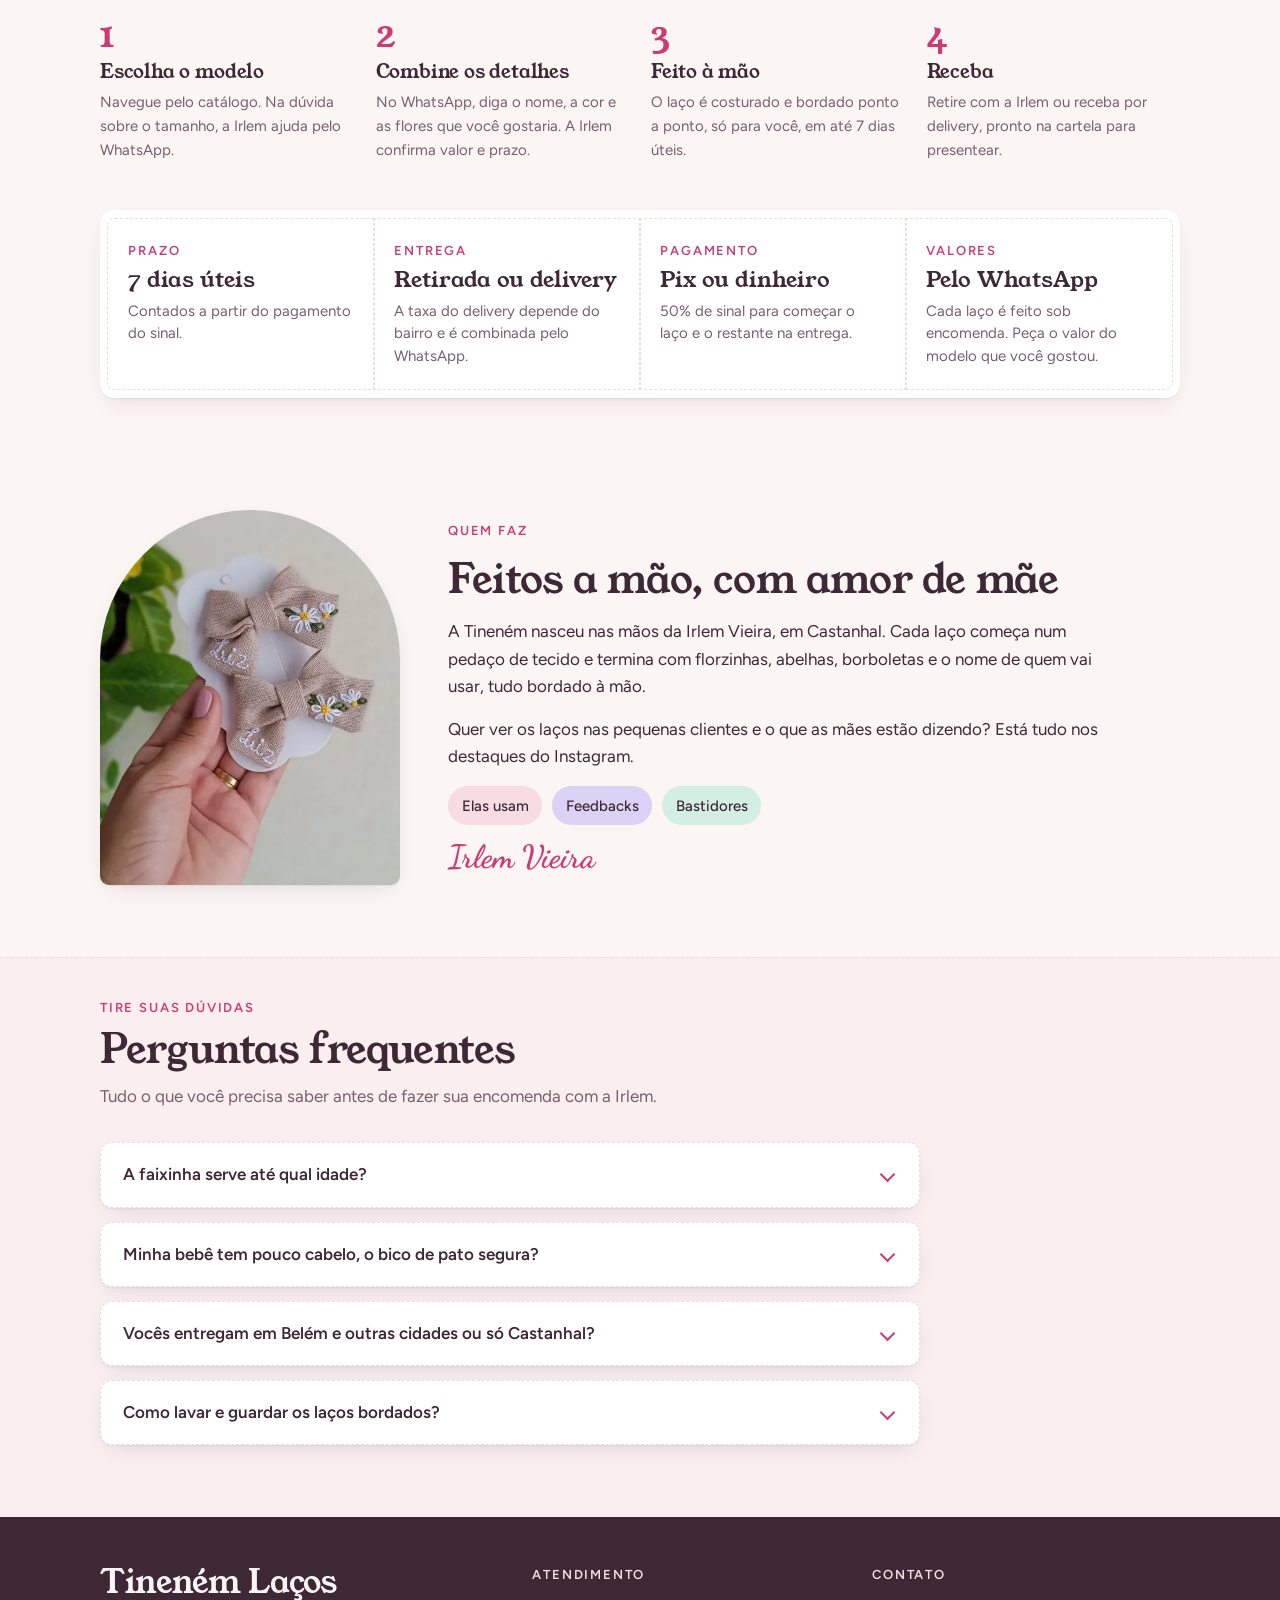
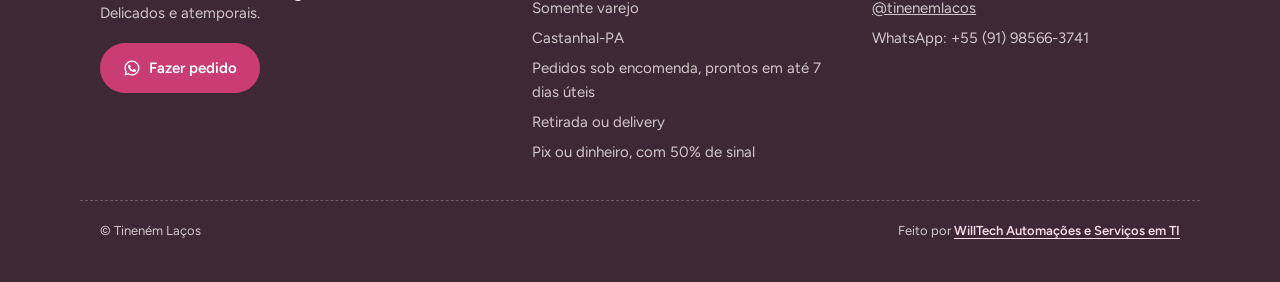
==== commit 9add334d: "Melhorias de conversão: acabamento, ocasiões, FAQ, conforto, zoom e SEO local" ====
--- a/index.html
+++ b/index.html
@@ -1,258 +1,447 @@
 <!doctype html>
 <html lang="pt-BR">
+
 <head>
-<meta charset="utf-8">
-<meta name="viewport" content="width=device-width, initial-scale=1, viewport-fit=cover">
-<title>Tineném Laços</title>
-<meta name="description" content="Laços de tecido feitos à mão e bordados com o nome da sua pequena. Castanhal-PA e região.">
-<link rel="icon" href="favicon.ico" sizes="any">
-<link rel="icon" href="icones/favicon-32.png" type="image/png" sizes="32x32">
-<link rel="apple-touch-icon" href="icones/apple-touch-icon.png">
-<link rel="manifest" href="site.webmanifest">
-<meta name="theme-color" content="#FBF5F3">
-<link rel="preconnect" href="https://fonts.googleapis.com">
-<link rel="preconnect" href="https://fonts.gstatic.com" crossorigin>
-<link rel="stylesheet" href="https://fonts.googleapis.com/css2?family=Young+Serif&family=Figtree:wght@400;500;600;700&family=Dancing+Script:wght@600;700&display=swap">
-<link rel="stylesheet" href="css/estilo.css">
+  <meta charset="utf-8">
+  <meta name="viewport" content="width=device-width, initial-scale=1, viewport-fit=cover">
+  <title>Tineném Laços</title>
+  <meta name="description"
+    content="Laços de tecido feitos à mão e bordados com o nome da sua pequena. Castanhal-PA. Pedidos pelo WhatsApp.">
+
+  <!-- Prévia do link (WhatsApp, Instagram, Facebook) -->
+  <meta property="og:type" content="website">
+  <meta property="og:locale" content="pt_BR">
+  <meta property="og:site_name" content="Tineném Laços">
+  <meta property="og:title" content="Tineném Laços">
+  <meta property="og:description"
+    content="Laços de tecido feitos à mão e bordados com o nome da sua pequena. Castanhal-PA. Pedidos pelo WhatsApp.">
+  <meta property="og:url" content="https://willian837.github.io/tinenemlacos/">
+  <meta property="og:image" content="https://willian837.github.io/tinenemlacos/img/marca/capa-compartilhar.jpg">
+  <meta property="og:image:type" content="image/jpeg">
+  <meta property="og:image:width" content="1200">
+  <meta property="og:image:height" content="630">
+  <meta property="og:image:alt" content="Tineném Laços: laços de tecido bordados à mão, com o nome dela">
+  <meta name="twitter:card" content="summary_large_image">
+  <link rel="icon" href="favicon.ico" sizes="any">
+  <link rel="icon" href="icones/favicon-32.png" type="image/png" sizes="32x32">
+  <link rel="apple-touch-icon" href="icones/apple-touch-icon.png">
+  <link rel="manifest" href="site.webmanifest">
+  <meta name="theme-color" content="#FBF5F3">
+  <link rel="preconnect" href="https://fonts.googleapis.com">
+  <link rel="preconnect" href="https://fonts.gstatic.com" crossorigin>
+  <link rel="stylesheet"
+    href="https://fonts.googleapis.com/css2?family=Young+Serif&family=Figtree:wght@400;500;600;700&family=Dancing+Script:wght@600;700&display=swap">
+  <link rel="stylesheet" href="css/estilo.css">
+
+  <!-- Dados estruturados (SEO Local e Negócio Artesanal) -->
+  <script type="application/ld+json">
+  {
+    "@context": "https://schema.org",
+    "@type": "LocalBusiness",
+    "name": "Tineném Laços",
+    "image": "https://willian837.github.io/tinenemlacos/img/marca/capa-compartilhar.jpg",
+    "description": "Laços de tecido feitos à mão e bordados com o nome da sua pequena. Castanhal-PA. Pedidos sob encomenda pelo WhatsApp.",
+    "telephone": "+5591985663741",
+    "address": {
+      "@type": "PostalAddress",
+      "addressLocality": "Castanhal",
+      "addressRegion": "PA",
+      "addressCountry": "BR"
+    },
+    "geo": {
+      "@type": "GeoCoordinates",
+      "latitude": -1.2968,
+      "longitude": -47.9268
+    },
+    "url": "https://willian837.github.io/tinenemlacos/",
+    "sameAs": [
+      "https://www.instagram.com/tinenemlacos/"
+    ],
+    "priceRange": "$$"
+  }
+  </script>
 </head>
+
 <body>
 
-<header class="topo">
-  <div class="wrap">
-    <a class="marca" href="#inicio"><img src="img/marca/logo-boneca.png" alt="" width="40" height="40"><b>Tineném</b><span>Laços</span></a>
-    <nav aria-label="Seções">
-      <a href="#catalogo">Catálogo</a>
-      <a href="#personalize">Encomenda</a>
-      <a href="#depoimentos">Depoimentos</a>
-      <a href="#como-pedir">Como pedir</a>
-      <a href="#quem-faz">Quem faz</a>
-    </nav>
-    <a class="btn btn-cheio js-whats" href="#" data-msg="Olá, Irlem! Vim pelo catálogo da Tineném e quero fazer um pedido.">
-      <svg viewBox="0 0 24 24" fill="currentColor" aria-hidden="true"><path d="M12 2a10 10 0 0 0-8.6 15.1L2 22l5-1.3A10 10 0 1 0 12 2Zm0 18.2c-1.5 0-3-.4-4.3-1.2l-.3-.2-3 .8.8-2.9-.2-.3A8.2 8.2 0 1 1 12 20.2Zm4.5-6.1c-.2-.1-1.5-.7-1.7-.8-.2-.1-.4-.1-.6.1l-.8 1c-.1.2-.3.2-.5.1a6.7 6.7 0 0 1-3.3-2.9c-.3-.4.3-.4.7-1.3.1-.2 0-.3 0-.4l-.8-1.8c-.2-.5-.4-.4-.6-.4h-.5a1 1 0 0 0-.7.3 3 3 0 0 0-.9 2.2c0 1.3.9 2.5 1.1 2.7.1.2 1.8 2.8 4.4 3.9 1.6.7 2.3.8 3.1.6.5-.1 1.5-.6 1.7-1.2.2-.6.2-1.1.2-1.2-.1-.1-.3-.2-.5-.3Z"/></svg>
-      Fazer pedido
-    </a>
-  </div>
-</header>
-
-<main id="inicio">
-  <div class="hero">
+  <header class="topo">
     <div class="wrap">
-      <div class="hero-texto">
-        <span class="olho">Castanhal-PA</span>
-        <h1>Laços de tecido bordados à mão, com o nome <em>dela</em>.</h1>
-        <p>Cada peça é cortada, costurada e bordada ponto a ponto pela Irlem. Delicados e atemporais, feitos com amor de mãe.</p>
-        <div class="acoes">
-          <a class="btn btn-cheio" href="#catalogo">Ver os laços</a>
-          <a class="btn btn-borda" href="#personalize">Montar meu pedido</a>
-        </div>
-        <div class="selos"><span>Bordado à mão</span><span>Personalizado com nome</span><span>Entrega em Castanhal</span></div>
-      </div>
-      <div class="mural" aria-hidden="true">
-        <figure class="m1"><img src="img/produtos/celina.webp" alt=""><figcaption>Celina</figcaption></figure>
-        <figure class="m2"><img src="img/produtos/aurora.webp" alt=""><figcaption>Aurora</figcaption></figure>
-        <figure class="m3"><img src="img/produtos/agatha-trio.webp" alt=""><figcaption>Agatha</figcaption></figure>
-      </div>
+      <a class="marca" href="#inicio"><img src="img/marca/logo-boneca.png" alt="" width="40"
+          height="40"><b>Tineném Laços</b></a>
+      <nav aria-label="Seções">
+        <a href="#catalogo">Catálogo</a>
+        <a href="#personalize">Encomenda</a>
+        <a href="#depoimentos">Depoimentos</a>
+        <a href="#como-pedir">Como pedir</a>
+        <a href="#duvidas">Dúvidas</a>
+        <a href="#quem-faz">Quem faz</a>
+      </nav>
+      <a class="btn btn-cheio js-whats" href="#"
+        data-msg="Olá, Irlem! Vim pelo catálogo da Tineném e quero fazer um pedido.">
+        <svg viewBox="0 0 24 24" fill="currentColor" aria-hidden="true">
+          <path
+            d="M12 2a10 10 0 0 0-8.6 15.1L2 22l5-1.3A10 10 0 1 0 12 2Zm0 18.2c-1.5 0-3-.4-4.3-1.2l-.3-.2-3 .8.8-2.9-.2-.3A8.2 8.2 0 1 1 12 20.2Zm4.5-6.1c-.2-.1-1.5-.7-1.7-.8-.2-.1-.4-.1-.6.1l-.8 1c-.1.2-.3.2-.5.1a6.7 6.7 0 0 1-3.3-2.9c-.3-.4.3-.4.7-1.3.1-.2 0-.3 0-.4l-.8-1.8c-.2-.5-.4-.4-.6-.4h-.5a1 1 0 0 0-.7.3 3 3 0 0 0-.9 2.2c0 1.3.9 2.5 1.1 2.7.1.2 1.8 2.8 4.4 3.9 1.6.7 2.3.8 3.1.6.5-.1 1.5-.6 1.7-1.2.2-.6.2-1.1.2-1.2-.1-.1-.3-.2-.5-.3Z" />
+        </svg>
+        Fazer pedido
+      </a>
     </div>
-  </div>
-
-  <svg class="costura" viewBox="0 0 1120 70" preserveAspectRatio="none" aria-hidden="true">
-    <path d="M0,40 C160,0 320,70 520,30 S880,10 1120,40"/>
-    <g class="abelha">
-      <ellipse cx="0" cy="0" rx="9" ry="6.5" fill="#F2C94C"/>
-      <path d="M-3,-6 v12 M2,-6 v12" stroke="#3E2836" stroke-width="2"/>
-      <ellipse cx="-2" cy="-9" rx="5" ry="4" fill="#FFFFFF" stroke="#3E2836" stroke-width=".8" opacity=".9"/>
-      <ellipse cx="3" cy="-9" rx="5" ry="4" fill="#FFFFFF" stroke="#3E2836" stroke-width=".8" opacity=".9"/>
-    </g>
-  </svg>
-
-  <section id="catalogo">
+  </header>
+
+  <main id="inicio">
+    <div class="hero">
+      <div class="wrap">
+        <div class="hero-texto">
+          <span class="olho">Castanhal-PA</span>
+          <h1>Laços de tecido bordados à mão, com o nome <em>dela</em>.</h1>
+          <p>Cada peça é cortada, costurada e bordada ponto a ponto pela Irlem. Delicados e atemporais, feitos com amor
+            de mãe.</p>
+          <div class="acoes">
+            <a class="btn btn-cheio" href="#catalogo">Ver os laços</a>
+            <a class="btn btn-borda" href="#personalize">Montar meu pedido</a>
+          </div>
+          <div class="selos"><span>Bordado à mão</span><span>Personalizado com nome</span><span>Não aperta a cabecinha</span><span>Entrega em
+              Castanhal</span></div>
+        </div>
+        <div class="mural" aria-hidden="true">
+          <figure class="m1"><img src="img/produtos/celina.webp" alt="">
+            <figcaption>Celina</figcaption>
+          </figure>
+          <figure class="m2"><img src="img/produtos/aurora.webp" alt="">
+            <figcaption>Aurora</figcaption>
+          </figure>
+          <figure class="m3"><img src="img/produtos/agatha-trio.webp" alt="">
+            <figcaption>Agatha</figcaption>
+          </figure>
+        </div>
+      </div>
+    </div>
+
+    <svg class="costura" viewBox="0 0 1120 70" preserveAspectRatio="none" aria-hidden="true">
+      <path d="M0,40 C160,0 320,70 520,30 S880,10 1120,40" />
+      <g class="abelha">
+        <ellipse cx="0" cy="0" rx="9" ry="6.5" fill="#F2C94C" />
+        <path d="M-3,-6 v12 M2,-6 v12" stroke="#3E2836" stroke-width="2" />
+        <ellipse cx="-2" cy="-9" rx="5" ry="4" fill="#FFFFFF" stroke="#3E2836" stroke-width=".8" opacity=".9" />
+        <ellipse cx="3" cy="-9" rx="5" ry="4" fill="#FFFFFF" stroke="#3E2836" stroke-width=".8" opacity=".9" />
+      </g>
+    </svg>
+
+    <section id="catalogo">
+      <div class="wrap">
+        <div class="cabeca">
+          <span class="olho">Catálogo</span>
+          <h2>Escolha o modelo</h2>
+          <p>Todos os laços são feitos sob encomenda. Toque em “Quero esse” para pedir valor e prazo direto com a Irlem.
+          </p>
+        </div>
+        <div class="filtros" role="group" aria-label="Filtrar produtos">
+          <button type="button" data-filtro="todos" aria-pressed="true">Todos</button>
+          <button type="button" data-filtro="laco" aria-pressed="false">Laços</button>
+          <button type="button" data-filtro="kit" aria-pressed="false">Duplas e kits</button>
+          <button type="button" data-filtro="faixa" aria-pressed="false">Faixas e tiaras</button>
+          <button type="button" data-filtro="nome" aria-pressed="false">Com nome bordado</button>
+        </div>
+        <div class="grade" id="grade"></div>
+        <div class="aviso-conforto">
+          <svg viewBox="0 0 24 24" fill="none" stroke="currentColor" stroke-width="2" aria-hidden="true">
+            <path d="M12 21.35l-1.45-1.32C5.4 15.36 2 12.28 2 8.5 2 5.42 4.42 3 7.5 3c1.74 0 3.41.81 4.5 2.09C13.09 3.81 14.76 3 16.5 3 19.58 3 22 5.42 22 8.5c0 3.78-3.4 6.86-8.55 11.54L12 21.35z"/>
+          </svg>
+          <p><strong>Conforto garantido:</strong> Faixinhas em meia de seda premium: confortáveis, maleáveis e que não apertam nem marcam a cabecinha da sua pequena.</p>
+        </div>
+      </div>
+    </section>
+
+    <section id="personalize" class="atelie">
+      <div class="wrap">
+        <figure class="bastidor">
+          <div class="aro"><img src="img/produtos/bela-p.webp"
+              alt="Laço Bela rosa com o nome Isadora bordado à mão em linha dourada" loading="lazy"></div>
+          <figcaption>Laço Bela com o nome <em>Isadora</em>, bordado à mão</figcaption>
+        </figure>
+        <form class="form" id="form-laco" novalidate>
+          <div class="cabeca sem-margem">
+            <span class="olho">Encomenda</span>
+            <h2>Monte seu pedido</h2>
+            <p>Diga o nome, modelo, acabamento e cor. Perfeito para <strong>saída de maternidade, mesversários, batizados ou presentes</strong>. A Irlem responde no WhatsApp com o valor e mostra os tecidos disponíveis.
+            </p>
+          </div>
+          <div class="campo">
+            <label for="nome">Nome para bordar</label>
+            <input type="text" id="nome" maxlength="20" placeholder="Ex.: Isadora" autocomplete="off">
+            <span class="dica">Deixe em branco se não quiser nome.</span>
+          </div>
+          <div class="campo">
+            <label for="modelo">Modelo</label>
+            <select id="modelo"></select>
+          </div>
+          <div class="campo">
+            <label for="acabamento">Acabamento</label>
+            <select id="acabamento">
+              <option>Faixinha de meia de seda (ultra macia, que não aperta)</option>
+              <option>Bico de pato (com tecido antideslizante para poucos fios)</option>
+              <option>Tiara / Arco</option>
+              <option>Quero ajuda da Irlem para escolher</option>
+            </select>
+          </div>
+          <div class="campo">
+            <label for="cor">Cor do tecido</label>
+            <select id="cor">
+              <option>Quero sugestão da Irlem</option>
+              <option>Rosa</option>
+              <option>Lilás</option>
+              <option>Azul</option>
+              <option>Nude</option>
+              <option>Off-white</option>
+              <option>Amarelo</option>
+              <option>Pink</option>
+              <option>Vermelho</option>
+            </select>
+          </div>
+          <div class="campo">
+            <label for="ocasiao">Ocasião <span class="opcional">(opcional)</span></label>
+            <select id="ocasiao">
+              <option value="Uso no dia a dia">Uso no dia a dia</option>
+              <option value="Saída de maternidade">Saída de maternidade</option>
+              <option value="Mesversário / Aniversário">Mesversário / Aniversário</option>
+              <option value="Batizado">Batizado</option>
+              <option value="Presente para chá de bebê">Presente para chá de bebê</option>
+              <option value="Outra ocasião especial">Outra ocasião especial</option>
+            </select>
+            <div class="chips-ocasiao" role="group" aria-label="Sugestões de ocasião">
+              <button type="button" data-val="Saída de maternidade">Saída de maternidade</button>
+              <button type="button" data-val="Mesversário / Aniversário">Mesversário</button>
+              <button type="button" data-val="Batizado">Batizado</button>
+              <button type="button" data-val="Presente para chá de bebê">Chá de bebê</button>
+            </div>
+          </div>
+          <div class="campo">
+            <label for="obs">Algum detalhe? <span class="opcional">(opcional)</span></label>
+            <textarea id="obs" rows="3" placeholder="Ex.: flores lilás, para um aniversário no dia 20"></textarea>
+          </div>
+          <div class="acoes">
+            <a class="btn btn-cheio js-whats" id="pedir-personalizado" href="#">Enviar pelo WhatsApp</a>
+          </div>
+        </form>
+      </div>
+    </section>
+
+    <section id="depoimentos" class="depo">
+      <div class="wrap">
+        <div class="cabeca">
+          <span class="olho">Depoimentos</span>
+          <h2>O que as mães dizem</h2>
+          <p>Mensagens que a Irlem recebeu das clientes depois da entrega.</p>
+        </div>
+        <div class="conversas">
+          <figure class="conversa">
+            <p class="balao">Mulherrrr. <mark>Que perfeição de laços</mark> são esse hem? Fiquei encantada com tanta
+              delicadeza. 😍</p>
+            <p class="balao">E fiquei encantada com cheirinho que eles possuem também. 🤭</p>
+            <p class="balao">E obrigada pelo mimo, também fiquei surpresa. 🥰</p>
+            <p class="balao">Arrasouuu 👏👏</p>
+          </figure>
+          <figure class="conversa">
+            <p class="balao">Oi amiga, boa noite! Que laços lindos são esses 😍😍😍. Amei demais da conta, <mark>minha
+                princesa amou</mark>, ficou encantada com essas perfeições em laços! Muito obrigada 😘😘😘</p>
+            <p class="balao emoji">❤️</p>
+          </figure>
+          <figure class="conversa">
+            <p class="balao">Amiga já recebi minha encomenda</p>
+            <p class="balao">Obrigada</p>
+            <p class="balao"><mark>Eu amooo cada detalhe</mark> 👏👏😍</p>
+            <p class="balao">Obrigada ❤️</p>
+          </figure>
+          <figure class="conversa">
+            <p class="balao">Eu amei, muitooo obrigada</p>
+            <p class="balao"><mark>Super cheirosos e delicados</mark></p>
+            <p class="balao">Vou usar muito nela, tudo feito com muito amor e carinho</p>
+            <p class="balao emoji">😍</p>
+          </figure>
+          <figure class="conversa">
+            <p class="balao">Amiga <mark>não tenho palavras</mark> pra descrever como seu trabalho é lindo e perfeito
+            </p>
+            <p class="balao">Eu estou muito apaixonada 🥰 esse brinde 😍🥰</p>
+          </figure>
+        </div>
+        <p class="mais"><a href="https://www.instagram.com/tinenemlacos/" target="_blank" rel="noopener">Ver mais no
+            Instagram, nos destaques “Feedbacks”</a></p>
+      </div>
+    </section>
+
+    <section id="como-pedir">
+      <div class="wrap">
+        <div class="cabeca">
+          <span class="olho">Como pedir</span>
+          <h2>Do tecido à cabecinha dela</h2>
+        </div>
+        <ol class="passos">
+          <li>
+            <h3>Escolha o modelo</h3>
+            <p>Navegue pelo catálogo. Na dúvida sobre o tamanho, a Irlem ajuda pelo WhatsApp.</p>
+          </li>
+          <li>
+            <h3>Combine os detalhes</h3>
+            <p>No WhatsApp, diga o nome, a cor e as flores que você gostaria. A Irlem confirma valor e prazo.</p>
+          </li>
+          <li>
+            <h3>Feito à mão</h3>
+            <p>O laço é costurado e bordado ponto a ponto, só para você, em até 7 dias úteis.</p>
+          </li>
+          <li>
+            <h3>Receba</h3>
+            <p>Retire com a Irlem ou receba por delivery, pronto na cartela para presentear.</p>
+          </li>
+        </ol>
+
+        <dl class="etiqueta" id="prazo-entrega">
+          <div>
+            <dt>Prazo</dt>
+            <dd class="valor">7 dias úteis</dd>
+            <dd>Contados a partir do pagamento do sinal.</dd>
+          </div>
+          <div>
+            <dt>Entrega</dt>
+            <dd class="valor">Retirada ou delivery</dd>
+            <dd>A taxa do delivery depende do bairro e é combinada pelo WhatsApp.</dd>
+          </div>
+          <div>
+            <dt>Pagamento</dt>
+            <dd class="valor">Pix ou dinheiro</dd>
+            <dd>50% de sinal para começar o laço e o restante na entrega.</dd>
+          </div>
+          <div>
+            <dt>Valores</dt>
+            <dd class="valor">Pelo WhatsApp</dd>
+            <dd>Cada laço é feito sob encomenda. Peça o valor do modelo que você gostou.</dd>
+          </div>
+        </dl>
+      </div>
+    </section>
+
+    <section id="quem-faz" class="quem">
+      <div class="wrap">
+        <div class="retrato"><img src="img/produtos/agatha-dupla.webp"
+            alt="Dupla de laços Agatha bordados com margaridas e o nome Luiz, na mão da artesã"></div>
+        <div class="texto">
+          <span class="olho">Quem faz</span>
+          <h2>Feitos a mão, com amor de mãe</h2>
+          <p>A Tineném nasceu nas mãos da Irlem Vieira, em Castanhal. Cada laço começa num pedaço de tecido e termina
+            com florzinhas, abelhas, borboletas e o nome de quem vai usar, tudo bordado à mão.</p>
+          <p>Quer ver os laços nas pequenas clientes e o que as mães estão dizendo? Está tudo nos destaques do
+            Instagram.</p>
+          <div class="destaques">
+            <a href="https://www.instagram.com/tinenemlacos/" target="_blank" rel="noopener">Elas usam</a>
+            <a href="https://www.instagram.com/tinenemlacos/" target="_blank" rel="noopener">Feedbacks</a>
+            <a href="https://www.instagram.com/tinenemlacos/" target="_blank" rel="noopener">Bastidores</a>
+          </div>
+          <span class="assinatura">Irlem Vieira</span>
+        </div>
+      </div>
+    </section>
+
+    <section id="duvidas" class="faq">
+      <div class="wrap">
+        <div class="cabeca">
+          <span class="olho">Tire suas dúvidas</span>
+          <h2>Perguntas frequentes</h2>
+          <p>Tudo o que você precisa saber antes de fazer sua encomenda com a Irlem.</p>
+        </div>
+        <div class="faq-lista">
+          <details class="faq-item">
+            <summary>A faixinha serve até qual idade?</summary>
+            <p>Nossas faixinhas acompanham o crescimento da bebê desde recém-nascida até os 2 anos (ou mais). Usamos meia de seda especial, ultra macia e flexível, que se adapta suavemente à cabeça sem apertar nem marcar a pele sensível da pequena.</p>
+          </details>
+          <details class="faq-item">
+            <summary>Minha bebê tem pouco cabelo, o bico de pato segura?</summary>
+            <p>Sim! Para bebês com fios fininhos ou pouco cabelo, aplicamos uma borrachinha 100% antideslizante no bico de pato (semi-encapado com tecido). Assim o laço fica firme e não escorrega, sem puxar nem machucar.</p>
+          </details>
+          <details class="faq-item">
+            <summary>Vocês entregam em Belém e outras cidades ou só Castanhal?</summary>
+            <p>Em Castanhal-PA temos retirada combinada e delivery por motoboy. Para Belém, Ananindeua e outras cidades do Brasil, enviamos com carinho pelos Correios ou transporte combinado. Fale com a Irlem no WhatsApp para combinarem o melhor envio para sua cidade.</p>
+          </details>
+          <details class="faq-item">
+            <summary>Como lavar e guardar os laços bordados?</summary>
+            <p>Por serem peças delicadas feitas e bordadas à mão, recomendamos lavar à mão com água fria e sabão neutro, sem torcer nem esfregar os pontos bordados. Deixe secar na sombra e guarde na cartelinha da Tineném ou em uma caixinha arejada para manter o formato perfeito.</p>
+          </details>
+        </div>
+      </div>
+    </section>
+  </main>
+
+  <footer class="rodape">
     <div class="wrap">
-      <div class="cabeca">
-        <span class="olho">Catálogo</span>
-        <h2>Escolha o modelo</h2>
-        <p>Todos os laços são feitos sob encomenda. Toque em “Quero esse” para pedir valor e prazo direto com a Irlem.</p>
-      </div>
-      <div class="filtros" role="group" aria-label="Filtrar produtos">
-        <button type="button" data-filtro="todos" aria-pressed="true">Todos</button>
-        <button type="button" data-filtro="laco" aria-pressed="false">Laços</button>
-        <button type="button" data-filtro="kit" aria-pressed="false">Duplas e kits</button>
-        <button type="button" data-filtro="faixa" aria-pressed="false">Faixas e tiaras</button>
-        <button type="button" data-filtro="nome" aria-pressed="false">Com nome bordado</button>
-      </div>
-      <div class="grade" id="grade"></div>
+      <div>
+        <h2>Tineném Laços</h2>
+        <p>Delicados e atemporais.</p>
+        <a class="btn btn-cheio js-whats" href="#"
+          data-msg="Olá, Irlem! Vim pelo catálogo da Tineném e quero fazer um pedido.">
+          <svg viewBox="0 0 24 24" fill="currentColor" aria-hidden="true">
+            <path
+              d="M12 2a10 10 0 0 0-8.6 15.1L2 22l5-1.3A10 10 0 1 0 12 2Zm0 18.2c-1.5 0-3-.4-4.3-1.2l-.3-.2-3 .8.8-2.9-.2-.3A8.2 8.2 0 1 1 12 20.2Zm4.5-6.1c-.2-.1-1.5-.7-1.7-.8-.2-.1-.4-.1-.6.1l-.8 1c-.1.2-.3.2-.5.1a6.7 6.7 0 0 1-3.3-2.9c-.3-.4.3-.4.7-1.3.1-.2 0-.3 0-.4l-.8-1.8c-.2-.5-.4-.4-.6-.4h-.5a1 1 0 0 0-.7.3 3 3 0 0 0-.9 2.2c0 1.3.9 2.5 1.1 2.7.1.2 1.8 2.8 4.4 3.9 1.6.7 2.3.8 3.1.6.5-.1 1.5-.6 1.7-1.2.2-.6.2-1.1.2-1.2-.1-.1-.3-.2-.5-.3Z" />
+          </svg>
+          Fazer pedido
+        </a>
+      </div>
+      <div>
+        <p class="titulo">Atendimento</p>
+        <ul>
+          <li>Somente varejo</li>
+          <li>Castanhal-PA</li>
+          <li>Pedidos sob encomenda, prontos em até 7 dias úteis</li>
+          <li>Retirada ou delivery</li>
+          <li>Pix ou dinheiro, com 50% de sinal</li>
+        </ul>
+      </div>
+      <div>
+        <p class="titulo">Contato</p>
+        <ul>
+          <li><a href="https://www.instagram.com/tinenemlacos/" target="_blank" rel="noopener">@tinenemlacos</a></li>
+          <li id="whats-texto"></li>
+        </ul>
+      </div>
     </div>
-  </section>
-
-  <section id="personalize" class="atelie">
-    <div class="wrap">
-      <figure class="bastidor">
-        <div class="aro"><img src="img/produtos/bela-p.webp" alt="Laço Bela rosa com o nome Isadora bordado à mão em linha dourada" loading="lazy"></div>
-        <figcaption>Laço Bela com o nome <em>Isadora</em>, bordado à mão</figcaption>
-      </figure>
-      <form class="form" id="form-laco" novalidate>
-        <div class="cabeca sem-margem">
-          <span class="olho">Encomenda</span>
-          <h2>Monte seu pedido</h2>
-          <p>Diga o nome, o modelo e a cor. A Irlem responde no WhatsApp com o valor e mostra os tecidos disponíveis.</p>
-        </div>
-        <div class="campo">
-          <label for="nome">Nome para bordar</label>
-          <input type="text" id="nome" maxlength="20" placeholder="Ex.: Isadora" autocomplete="off">
-          <span class="dica">Deixe em branco se não quiser nome.</span>
-        </div>
-        <div class="campo">
-          <label for="modelo">Modelo</label>
-          <select id="modelo"></select>
-        </div>
-        <div class="campo">
-          <label for="cor">Cor do tecido</label>
-          <select id="cor">
-            <option>Quero sugestão da Irlem</option>
-            <option>Rosa</option>
-            <option>Lilás</option>
-            <option>Azul</option>
-            <option>Nude</option>
-            <option>Off-white</option>
-            <option>Amarelo</option>
-            <option>Pink</option>
-            <option>Vermelho</option>
-          </select>
-        </div>
-        <div class="campo">
-          <label for="obs">Algum detalhe? <span class="opcional">(opcional)</span></label>
-          <textarea id="obs" rows="3" placeholder="Ex.: flores lilás, para um aniversário no dia 20"></textarea>
-        </div>
-        <div class="acoes">
-          <a class="btn btn-cheio js-whats" id="pedir-personalizado" href="#">Enviar pelo WhatsApp</a>
-        </div>
-      </form>
+    <div class="wrap credito">
+      <p>© Tineném Laços</p>
+      <p>Feito por <a href="https://willtech-fog6.onrender.com/" target="_blank" rel="noopener">WillTech Automações e
+          Serviços em TI</a></p>
     </div>
-  </section>
-
-  <section id="depoimentos" class="depo">
-    <div class="wrap">
-      <div class="cabeca">
-        <span class="olho">Depoimentos</span>
-        <h2>O que as mães dizem</h2>
-        <p>Mensagens que a Irlem recebeu das clientes depois da entrega.</p>
-      </div>
-      <div class="conversas">
-        <figure class="conversa">
-          <p class="balao">Mulherrrr. <mark>Que perfeição de laços</mark> são esse hem? Fiquei encantada com tanta delicadeza. 😍</p>
-          <p class="balao">E fiquei encantada com cheirinho que eles possuem também. 🤭</p>
-          <p class="balao">E obrigada pelo mimo, também fiquei surpresa. 🥰</p>
-          <p class="balao">Arrasouuu 👏👏</p>
-        </figure>
-        <figure class="conversa">
-          <p class="balao">Oi amiga, boa noite! Que laços lindos são esses 😍😍😍. Amei demais da conta, <mark>minha princesa amou</mark>, ficou encantada com essas perfeições em laços! Muito obrigada 😘😘😘</p>
-          <p class="balao emoji">❤️</p>
-        </figure>
-        <figure class="conversa">
-          <p class="balao">Amiga já recebi minha encomenda</p>
-          <p class="balao">Obrigada</p>
-          <p class="balao"><mark>Eu amooo cada detalhe</mark> 👏👏😍</p>
-          <p class="balao">Obrigada ❤️</p>
-        </figure>
-        <figure class="conversa">
-          <p class="balao">Eu amei, muitooo obrigada</p>
-          <p class="balao"><mark>Super cheirosos e delicados</mark></p>
-          <p class="balao">Vou usar muito nela, tudo feito com muito amor e carinho</p>
-          <p class="balao emoji">😍</p>
-        </figure>
-        <figure class="conversa">
-          <p class="balao">Amiga <mark>não tenho palavras</mark> pra descrever como seu trabalho é lindo e perfeito</p>
-          <p class="balao">Eu estou muito apaixonada 🥰 esse brinde 😍🥰</p>
-        </figure>
-      </div>
-      <p class="mais"><a href="https://www.instagram.com/tinenemlacos/" target="_blank" rel="noopener">Ver mais no Instagram, nos destaques “Feedbacks”</a></p>
+  </footer>
+
+  <a class="btn btn-cheio flutuante js-whats" href="#"
+    data-msg="Olá, Irlem! Vim pelo catálogo da Tineném e quero fazer um pedido." aria-label="Fazer pedido">
+    <svg viewBox="0 0 24 24" fill="currentColor" aria-hidden="true">
+      <path
+        d="M12 2a10 10 0 0 0-8.6 15.1L2 22l5-1.3A10 10 0 1 0 12 2Zm0 18.2c-1.5 0-3-.4-4.3-1.2l-.3-.2-3 .8.8-2.9-.2-.3A8.2 8.2 0 1 1 12 20.2Zm4.5-6.1c-.2-.1-1.5-.7-1.7-.8-.2-.1-.4-.1-.6.1l-.8 1c-.1.2-.3.2-.5.1a6.7 6.7 0 0 1-3.3-2.9c-.3-.4.3-.4.7-1.3.1-.2 0-.3 0-.4l-.8-1.8c-.2-.5-.4-.4-.6-.4h-.5a1 1 0 0 0-.7.3 3 3 0 0 0-.9 2.2c0 1.3.9 2.5 1.1 2.7.1.2 1.8 2.8 4.4 3.9 1.6.7 2.3.8 3.1.6.5-.1 1.5-.6 1.7-1.2.2-.6.2-1.1.2-1.2-.1-.1-.3-.2-.5-.3Z" />
+    </svg>
+    Fazer pedido
+  </a>
+
+  <!-- Modal de Zoom (Lightbox do bordado) -->
+  <dialog id="lightbox" class="lightbox" aria-label="Detalhes do laço">
+    <div class="lb-cartao">
+      <button type="button" class="lb-fechar" id="lb-fechar" aria-label="Fechar prévia">✕</button>
+      <div class="lb-foto">
+        <img id="lb-img" src="" alt="">
+      </div>
+      <div class="lb-corpo">
+        <span class="olho">Bordado em detalhes</span>
+        <h3 id="lb-titulo"></h3>
+        <p id="lb-desc"></p>
+        <div class="lb-acoes">
+          <a class="btn btn-cheio js-whats" id="lb-btn" href="#" target="_blank" rel="noopener">
+            <svg viewBox="0 0 24 24" fill="currentColor" aria-hidden="true">
+              <path
+                d="M12 2a10 10 0 0 0-8.6 15.1L2 22l5-1.3A10 10 0 1 0 12 2Zm0 18.2c-1.5 0-3-.4-4.3-1.2l-.3-.2-3 .8.8-2.9-.2-.3A8.2 8.2 0 1 1 12 20.2Zm4.5-6.1c-.2-.1-1.5-.7-1.7-.8-.2-.1-.4-.1-.6.1l-.8 1c-.1.2-.3.2-.5.1a6.7 6.7 0 0 1-3.3-2.9c-.3-.4.3-.4.7-1.3.1-.2 0-.3 0-.4l-.8-1.8c-.2-.5-.4-.4-.6-.4h-.5a1 1 0 0 0-.7.3 3 3 0 0 0-.9 2.2c0 1.3.9 2.5 1.1 2.7.1.2 1.8 2.8 4.4 3.9 1.6.7 2.3.8 3.1.6.5-.1 1.5-.6 1.7-1.2.2-.6.2-1.1.2-1.2-.1-.1-.3-.2-.5-.3Z" />
+            </svg>
+            Quero esse laço
+          </a>
+        </div>
+      </div>
     </div>
-  </section>
-
-  <section id="como-pedir">
-    <div class="wrap">
-      <div class="cabeca">
-        <span class="olho">Como pedir</span>
-        <h2>Do tecido à cabecinha dela</h2>
-      </div>
-      <ol class="passos">
-        <li><h3>Escolha o modelo</h3><p>Navegue pelo catálogo. Na dúvida sobre o tamanho, a Irlem ajuda pelo WhatsApp.</p></li>
-        <li><h3>Combine os detalhes</h3><p>No WhatsApp, diga o nome, a cor e as flores que você gostaria. A Irlem confirma valor e prazo.</p></li>
-        <li><h3>Feito à mão</h3><p>O laço é costurado e bordado ponto a ponto, só para você, em até 7 dias úteis.</p></li>
-        <li><h3>Receba</h3><p>Retire com a Irlem ou receba por delivery, pronto na cartela para presentear.</p></li>
-      </ol>
-
-      <dl class="etiqueta" id="prazo-entrega">
-        <div>
-          <dt>Prazo</dt>
-          <dd class="valor">7 dias úteis</dd>
-          <dd>Contados a partir do pagamento do sinal.</dd>
-        </div>
-        <div>
-          <dt>Entrega</dt>
-          <dd class="valor">Retirada ou delivery</dd>
-          <dd>A taxa do delivery depende do bairro e é combinada pelo WhatsApp.</dd>
-        </div>
-        <div>
-          <dt>Pagamento</dt>
-          <dd class="valor">Pix ou dinheiro</dd>
-          <dd>50% de sinal para começar o laço e o restante na entrega.</dd>
-        </div>
-        <div>
-          <dt>Valores</dt>
-          <dd class="valor">Pelo WhatsApp</dd>
-          <dd>Cada laço é feito sob encomenda. Peça o valor do modelo que você gostou.</dd>
-        </div>
-      </dl>
-    </div>
-  </section>
-
-  <section id="quem-faz" class="quem">
-        <div class="wrap">
-          <div class="retrato"><img src="img/produtos/agatha-dupla.webp" alt="Dupla de laços Agatha bordados com margaridas e o nome Luiz, na mão da artesã"></div>
-          <div class="texto">
-            <span class="olho">Quem faz</span>
-            <h2>Feitos a mão, com amor de mãe</h2>
-            <p>A Tineném nasceu nas mãos da Irlem Vieira, em Castanhal. Cada laço começa num pedaço de tecido e termina com florzinhas, abelhas, borboletas e o nome de quem vai usar, tudo bordado à mão.</p>
-            <p>Quer ver os laços nas pequenas clientes e o que as mães estão dizendo? Está tudo nos destaques do Instagram.</p>
-            <div class="destaques">
-              <a href="https://www.instagram.com/tinenemlacos/" target="_blank" rel="noopener">Elas usam</a>
-              <a href="https://www.instagram.com/tinenemlacos/" target="_blank" rel="noopener">Feedbacks</a>
-              <a href="https://www.instagram.com/tinenemlacos/" target="_blank" rel="noopener">Bastidores</a>
-            </div>
-            <span class="assinatura">Irlem Vieira</span>
-          </div>
-        </div>
-  </section>
-</main>
-
-<footer class="rodape">
-  <div class="wrap">
-    <div>
-      <h2>Tineném</h2>
-      <p>Laços e acessórios delicados e atemporais.</p>
-      <a class="btn btn-cheio js-whats" href="#" data-msg="Olá, Irlem! Vim pelo catálogo da Tineném e quero fazer um pedido.">Fazer pedido</a>
-    </div>
-    <div>
-      <p class="titulo">Atendimento</p>
-      <ul><li>Somente varejo</li><li>Castanhal-PA</li><li>Pedidos sob encomenda, prontos em até 7 dias úteis</li><li>Retirada ou delivery</li><li>Pix ou dinheiro, com 50% de sinal</li></ul>
-    </div>
-    <div>
-      <p class="titulo">Contato</p>
-      <ul>
-        <li><a href="https://www.instagram.com/tinenemlacos/" target="_blank" rel="noopener">@tinenemlacos</a></li>
-        <li id="whats-texto"></li>
-      </ul>
-    </div>
-  </div>
-  <div class="wrap credito">
-    <p>© Tineném Laços</p>
-    <p>Feito por <a href="https://willtech-fog6.onrender.com/" target="_blank" rel="noopener">WillTech Automações e Serviços em TI</a></p>
-  </div>
-</footer>
-
-<a class="btn btn-cheio flutuante js-whats" href="#" data-msg="Olá, Irlem! Vim pelo catálogo da Tineném e quero fazer um pedido." aria-label="Fazer pedido">Fazer pedido</a>
-
-<script src="js/dados.js"></script>
-<script src="js/main.js"></script>
+  </dialog>
+
+  <script src="js/dados.js"></script>
+  <script src="js/main.js"></script>
 </body>
-</html>
+
+</html>
--- a/css/estilo.css
+++ b/css/estilo.css
@@ -130,10 +130,17 @@
   content: ""; position: absolute; top: 8px; left: 50%; width: 22px; height: 8px; margin-left: -11px; border-radius: 99px;
   background: var(--linho); box-shadow: inset 0 1px 2px rgba(62,40,54,.25);
 }
-.cartela .foto { margin: 0 12px; aspect-ratio: 4 / 5; max-width: 100%; border-radius: 6px; overflow: hidden; background: var(--rosinha); position: relative; }
+.cartela .foto { margin: 0 12px; aspect-ratio: 4 / 5; max-width: 100%; border-radius: 6px; overflow: hidden; background: var(--rosinha); position: relative; cursor: zoom-in; }
 .cartela .foto img { width: 100%; height: 100%; object-fit: cover; display: block; transition: transform .4s ease; }
 .cartela:hover .foto img { transform: scale(1.04); }
 .cartela .tam { position: absolute; top: 10px; left: 10px; background: var(--cartela); color: var(--tinta); font-size: var(--t-xs); font-weight: 700; padding: 4px 9px; border-radius: 999px; font-variant-numeric: tabular-nums; }
+.cartela .lupa-dica {
+  position: absolute; top: 10px; right: 10px; background: rgba(255, 255, 255, 0.9); backdrop-filter: blur(4px);
+  width: 26px; height: 26px; border-radius: 50%; display: flex; align-items: center; justify-content: center;
+  color: var(--tinta); box-shadow: 0 1px 4px rgba(62,40,54,.15); pointer-events: none; opacity: .85;
+  transition: opacity .2s ease, transform .2s ease, color .2s ease;
+}
+.cartela:hover .lupa-dica { opacity: 1; transform: scale(1.1); color: var(--framboesa); }
 .cartela .nome-tag { position: absolute; bottom: 10px; right: 10px; background: var(--framboesa); color: #fff; font: 700 1rem/1 var(--f-bordado); padding: 6px 11px 7px; border-radius: 999px; }
 .cartela .info { padding: 16px 16px 18px; display: grid; gap: 6px; flex: 1; align-content: start; }
 .cartela h3 { font-size: 1.25rem; }
@@ -146,6 +153,7 @@
   .cartela { padding-top: 18px; }
   .cartela .foto { margin: 0 8px; }
   .cartela .tam { top: 6px; left: 6px; font-size: .6875rem; padding: 3px 7px; }
+  .cartela .lupa-dica { top: 6px; right: 6px; width: 22px; height: 22px; }
   .cartela .nome-tag { bottom: 6px; right: 6px; font-size: .875rem; padding: 4px 8px 5px; }
   .cartela .info { padding: 10px 10px 12px; gap: 4px; }
   .cartela .tipo { font-size: .625rem; letter-spacing: .08em; }
@@ -153,6 +161,20 @@
   .cartela .desc { font-size: .8125rem; display: -webkit-box; -webkit-line-clamp: 3; line-clamp: 3; -webkit-box-orient: vertical; overflow: hidden; }
   .cartela .pedir { margin: 0 10px 10px; }
   .cartela .pedir.btn { padding: .7em .6em; font-size: .8125rem; }
+}
+
+/* aviso de conforto */
+.aviso-conforto {
+  margin-top: 36px; padding: 18px 22px;
+  background: var(--cartela); border: 1.5px dashed var(--folha); border-radius: 12px;
+  display: flex; align-items: center; gap: 16px; box-shadow: var(--sombra);
+}
+.aviso-conforto svg { width: 28px; height: 28px; flex: none; stroke: var(--framboesa); fill: var(--rosinha); }
+.aviso-conforto p { font-size: var(--t-s); color: var(--tinta); line-height: 1.5; margin: 0; }
+.aviso-conforto strong { color: var(--framboesa); font-weight: 700; }
+@media (max-width: 600px) {
+  .aviso-conforto { padding: 14px 16px; gap: 12px; margin-top: 24px; }
+  .aviso-conforto svg { width: 22px; height: 22px; }
 }
 
 /* personalizador */
@@ -178,6 +200,14 @@
 .campo input[type="text"]:focus, .campo select:focus, .campo textarea:focus { outline: none; border-color: var(--framboesa); }
 .campo ::placeholder { color: var(--tinta-suave); opacity: .7; }
 .dica { font-size: var(--t-xs); color: var(--tinta-suave); }
+.chips-ocasiao { display: flex; flex-wrap: wrap; gap: 6px; margin-top: 4px; }
+.chips-ocasiao button {
+  background: var(--linho); border: 1px solid var(--linha); color: var(--tinta-suave);
+  font: 500 var(--t-xs)/1 var(--f-corpo); padding: 7px 12px; border-radius: 999px;
+  cursor: pointer; transition: all .15s ease;
+}
+.chips-ocasiao button:hover { border-color: var(--framboesa); color: var(--tinta); }
+.chips-ocasiao button.ativo { background: var(--rosinha); border-color: var(--framboesa); color: var(--framboesa-escura); font-weight: 700; }
 @media (max-width: 860px) { .atelie .wrap { grid-template-columns: 1fr; } }
 
 /* depoimentos: balões de conversa */
@@ -238,6 +268,35 @@
 .destaques a:nth-child(3) { background: var(--menta); }
 @media (max-width: 760px) { .quem .wrap { grid-template-columns: 1fr; } .quem .retrato { max-width: 280px; } }
 
+/* faq / dúvidas frequentes */
+.faq { background: color-mix(in srgb, var(--rosinha) 30%, var(--linho)); border-top: 1px dashed var(--linha); }
+.faq-lista { display: grid; gap: 14px; max-width: 820px; }
+.faq-item {
+  background: var(--cartela); border-radius: 12px; box-shadow: var(--sombra);
+  padding: 0; overflow: hidden; border: 1.5px dashed var(--linha);
+  transition: border-color .2s ease, box-shadow .2s ease;
+}
+.faq-item[open] { border-color: var(--framboesa); }
+.faq-item summary {
+  padding: 18px 22px; font-weight: 600; font-size: var(--t-m);
+  cursor: pointer; list-style: none; display: flex; align-items: center; justify-content: space-between; gap: 16px;
+  user-select: none; transition: color .15s ease;
+}
+.faq-item summary::-webkit-details-marker { display: none; }
+.faq-item summary:hover { color: var(--framboesa); }
+.faq-item summary::after {
+  content: ""; width: 9px; height: 9px;
+  border-right: 2.2px solid var(--framboesa); border-bottom: 2.2px solid var(--framboesa);
+  transform: rotate(45deg); transition: transform .25s ease; flex: none;
+  margin-right: 4px;
+}
+.faq-item[open] summary::after {
+  transform: rotate(-135deg);
+}
+.faq-item p {
+  padding: 0 22px 20px; font-size: var(--t-s); color: var(--tinta-suave); line-height: 1.6;
+}
+
 /* rodapé */
 .rodape { background: var(--tinta); color: var(--linho); padding-block: 48px 40px; }
 .rodape .wrap { display: grid; grid-template-columns: 1.3fr 1fr 1fr; gap: 32px; }
@@ -255,3 +314,41 @@
 /* botão flutuante */
 .flutuante { position: fixed; right: 16px; bottom: calc(16px + env(safe-area-inset-bottom, 0px)); z-index: 20; box-shadow: 0 10px 24px -8px rgba(201,61,116,.6); }
 @media (min-width: 861px) { .flutuante { display: none; } }
+
+/* lightbox / zoom */
+dialog.lightbox {
+  border: none; background: transparent; padding: 16px;
+  max-width: min(92vw, 460px); width: 100%; margin: auto; overflow: visible;
+}
+dialog.lightbox::backdrop {
+  background: rgba(62, 40, 54, 0.72); backdrop-filter: blur(6px);
+}
+.lb-cartao {
+  position: relative; background: var(--cartela); border-radius: 16px;
+  box-shadow: 0 20px 48px rgba(62, 40, 54, 0.35); overflow: hidden;
+  border: 1.5px dashed var(--linha); display: flex; flex-direction: column;
+  animation: lbAparece .22s ease-out;
+}
+@keyframes lbAparece {
+  from { opacity: 0; transform: scale(.96); }
+  to { opacity: 1; transform: scale(1); }
+}
+.lb-fechar {
+  position: absolute; top: 12px; right: 12px; z-index: 5;
+  width: 36px; height: 36px; border-radius: 50%; border: none;
+  background: var(--cartela); color: var(--tinta); font-size: 1.1rem; font-weight: 700;
+  display: flex; align-items: center; justify-content: center; cursor: pointer;
+  box-shadow: 0 2px 8px rgba(0,0,0,.15);
+  transition: transform .15s ease, background .15s ease, color .15s ease;
+}
+.lb-fechar:hover { background: var(--framboesa); color: #fff; transform: scale(1.08); }
+.lb-foto {
+  position: relative; background: var(--rosinha); max-height: 55vh;
+  display: flex; align-items: center; justify-content: center; overflow: hidden;
+}
+.lb-foto img { width: 100%; height: 100%; max-height: 55vh; object-fit: cover; display: block; }
+.lb-corpo { padding: 20px 22px 24px; display: grid; gap: 10px; }
+.lb-corpo h3 { font-size: 1.4rem; }
+.lb-corpo p { font-size: var(--t-s); color: var(--tinta-suave); line-height: 1.5; margin: 0; }
+.lb-acoes { padding-top: 6px; }
+.lb-acoes .btn { width: 100%; }
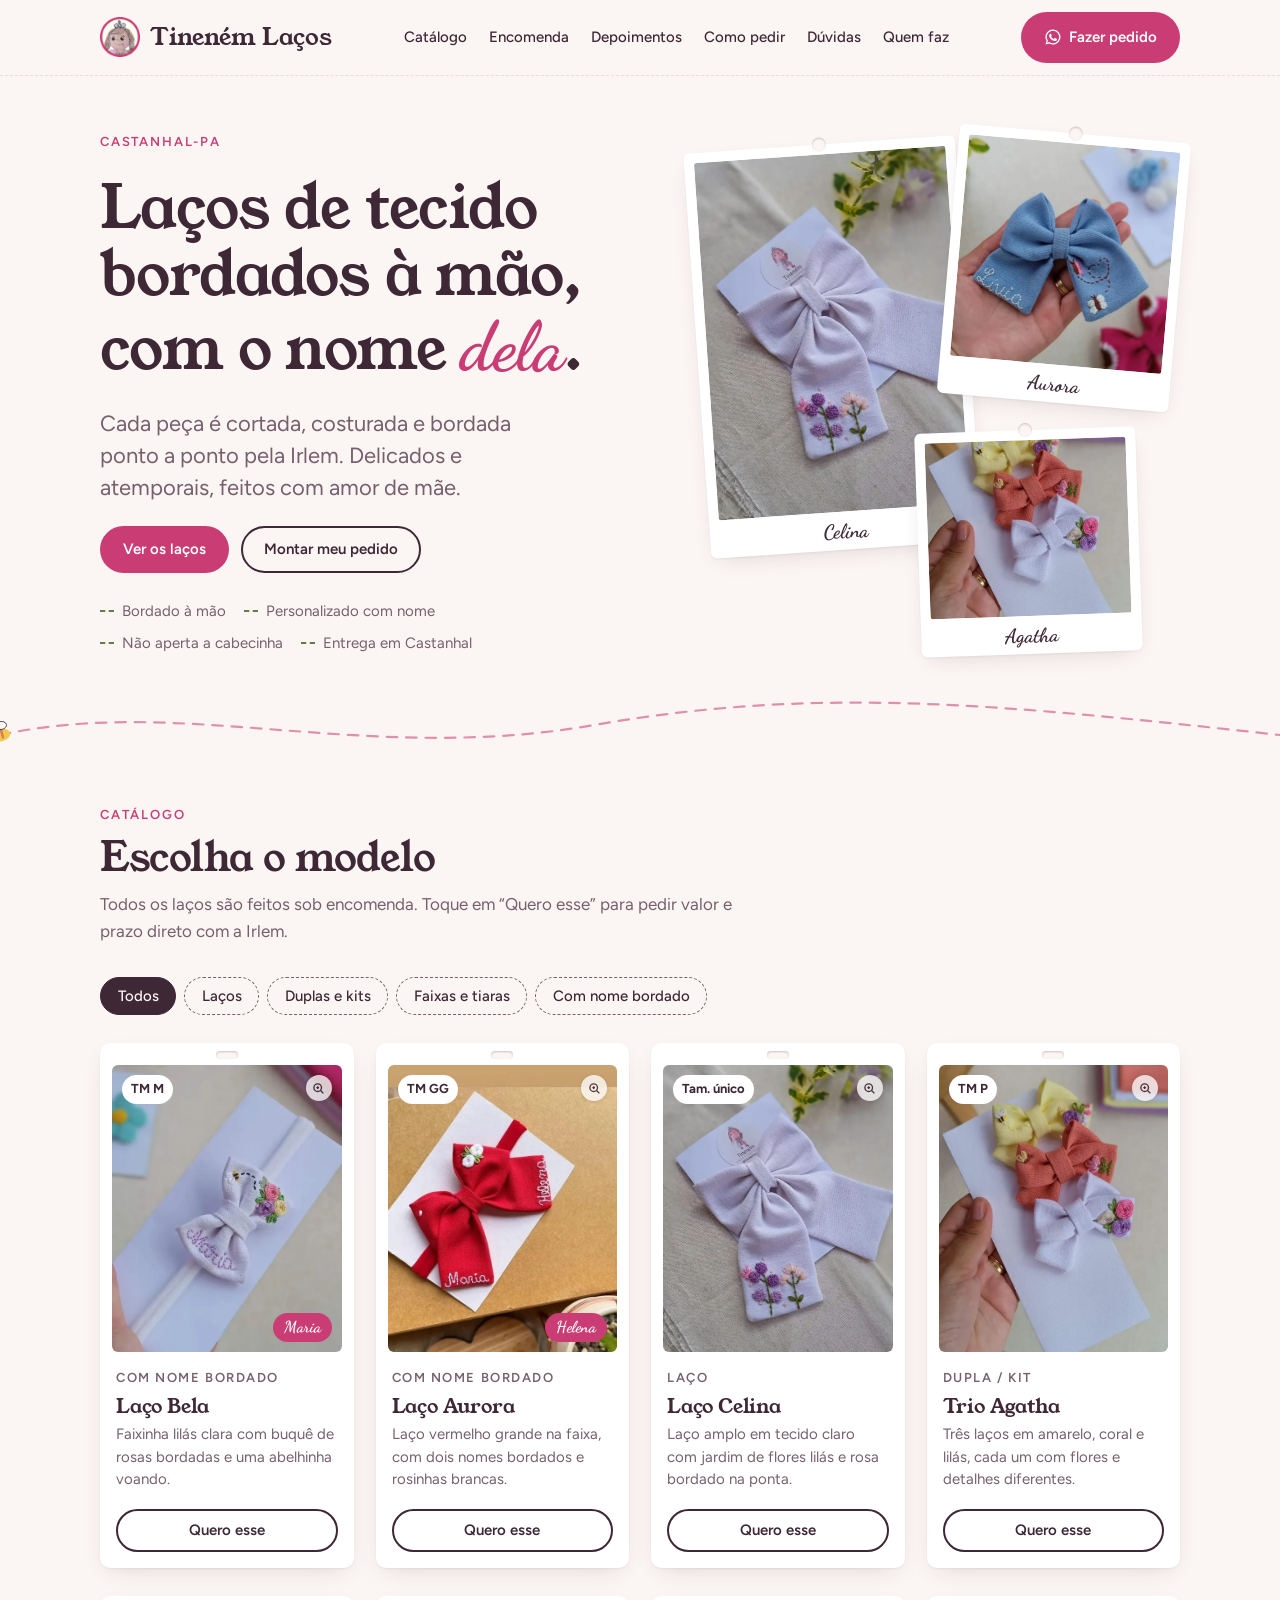
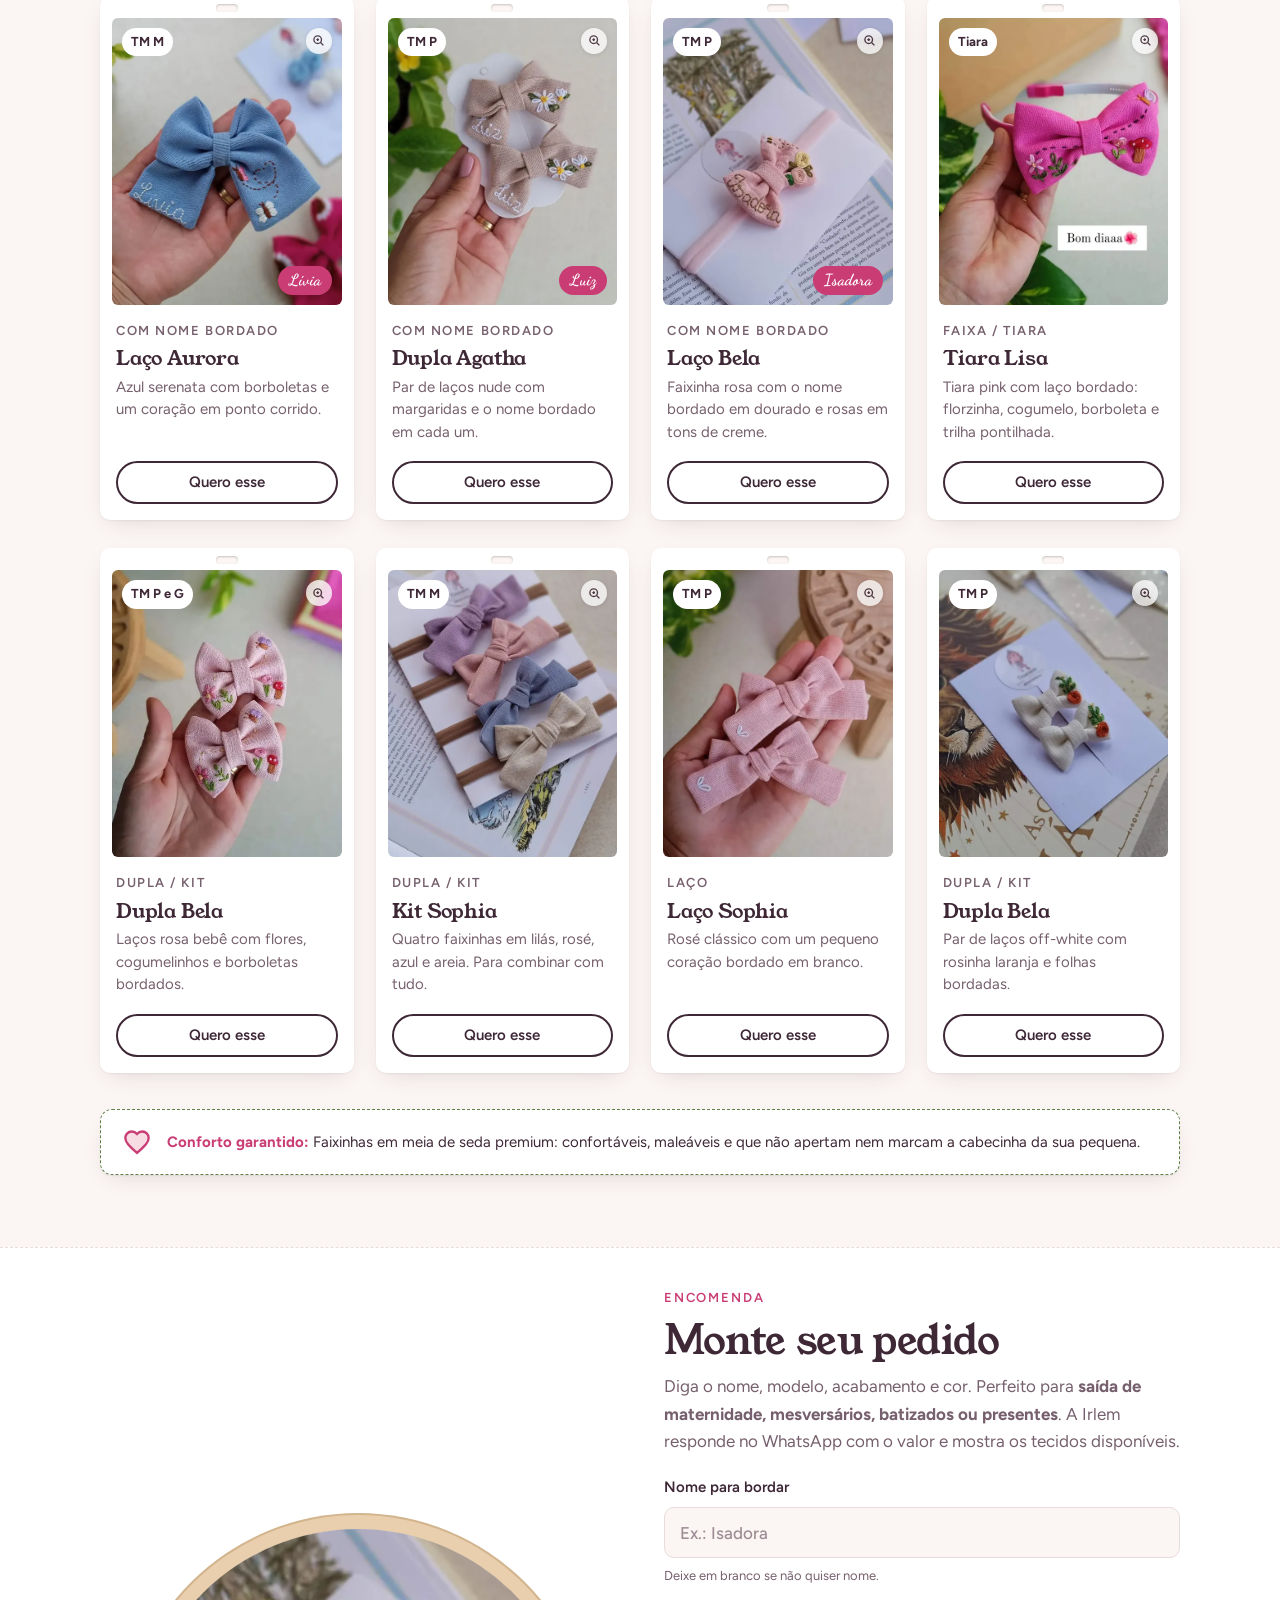
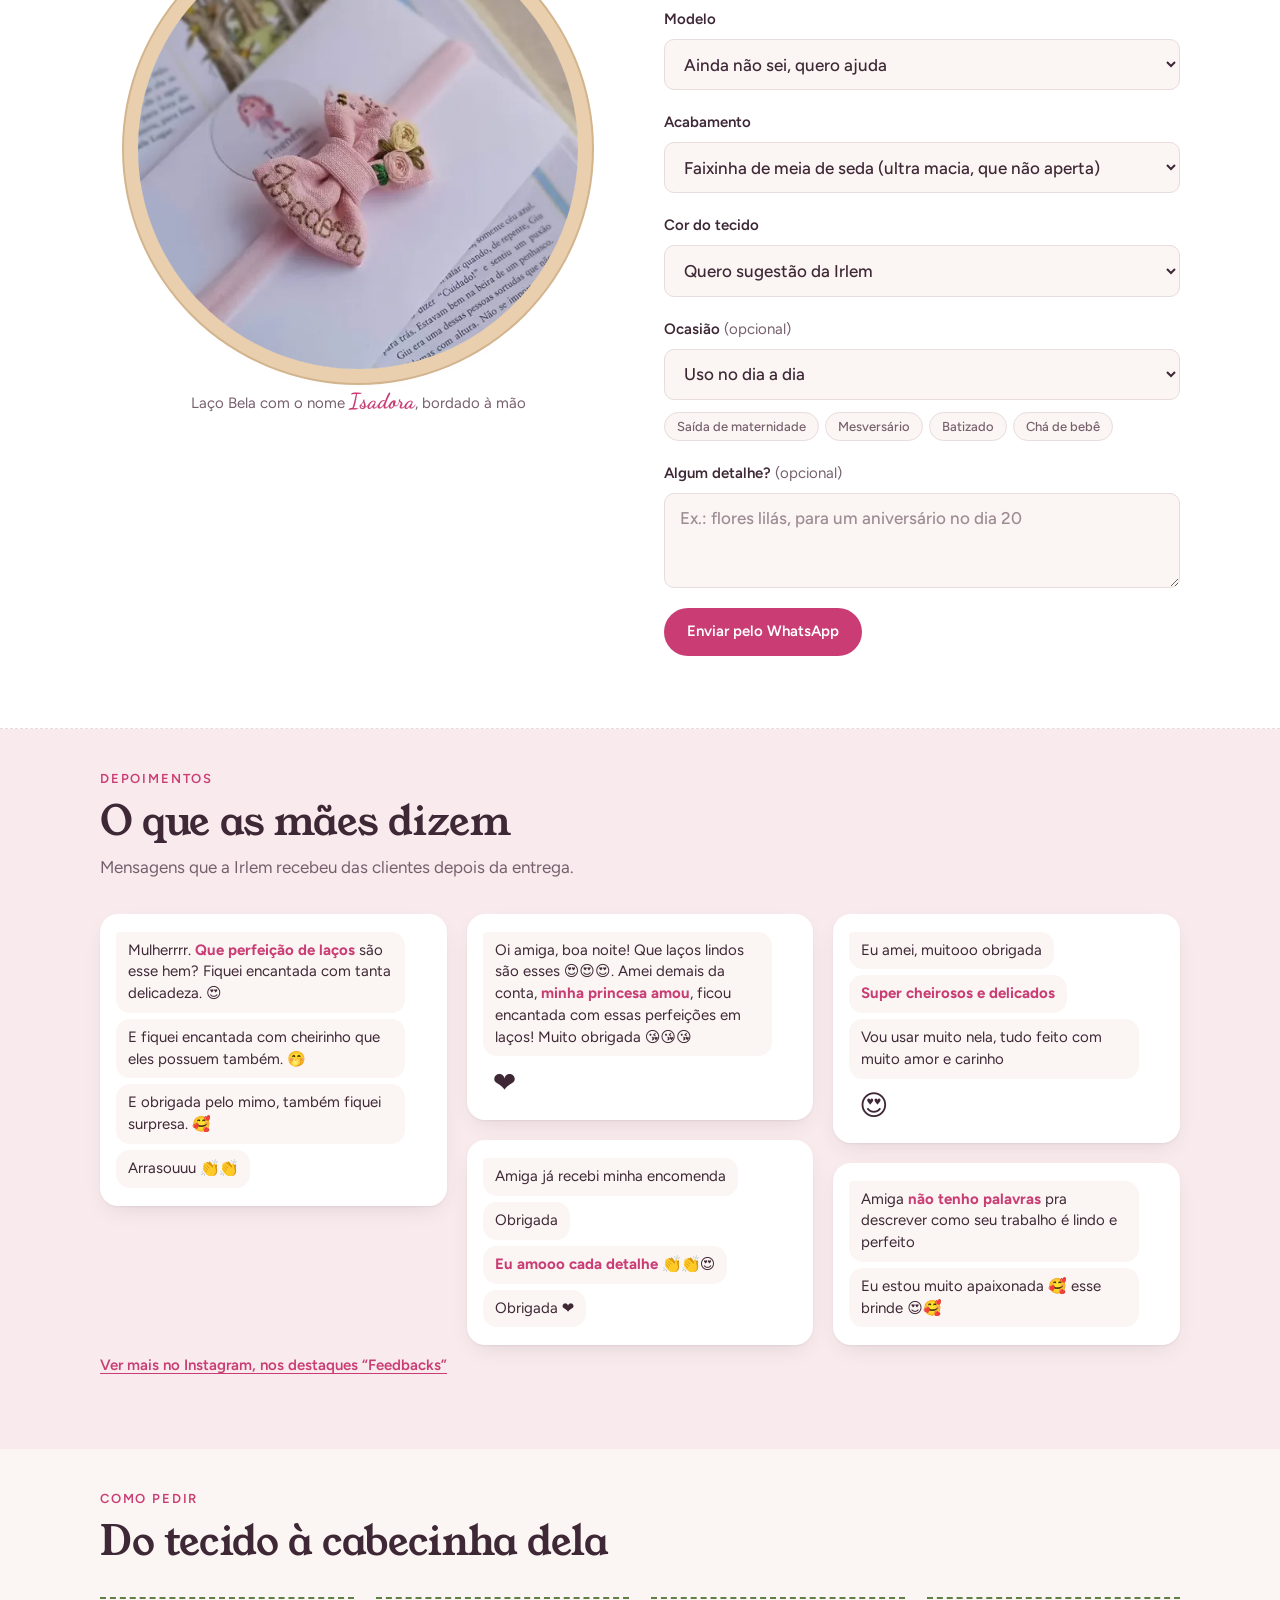
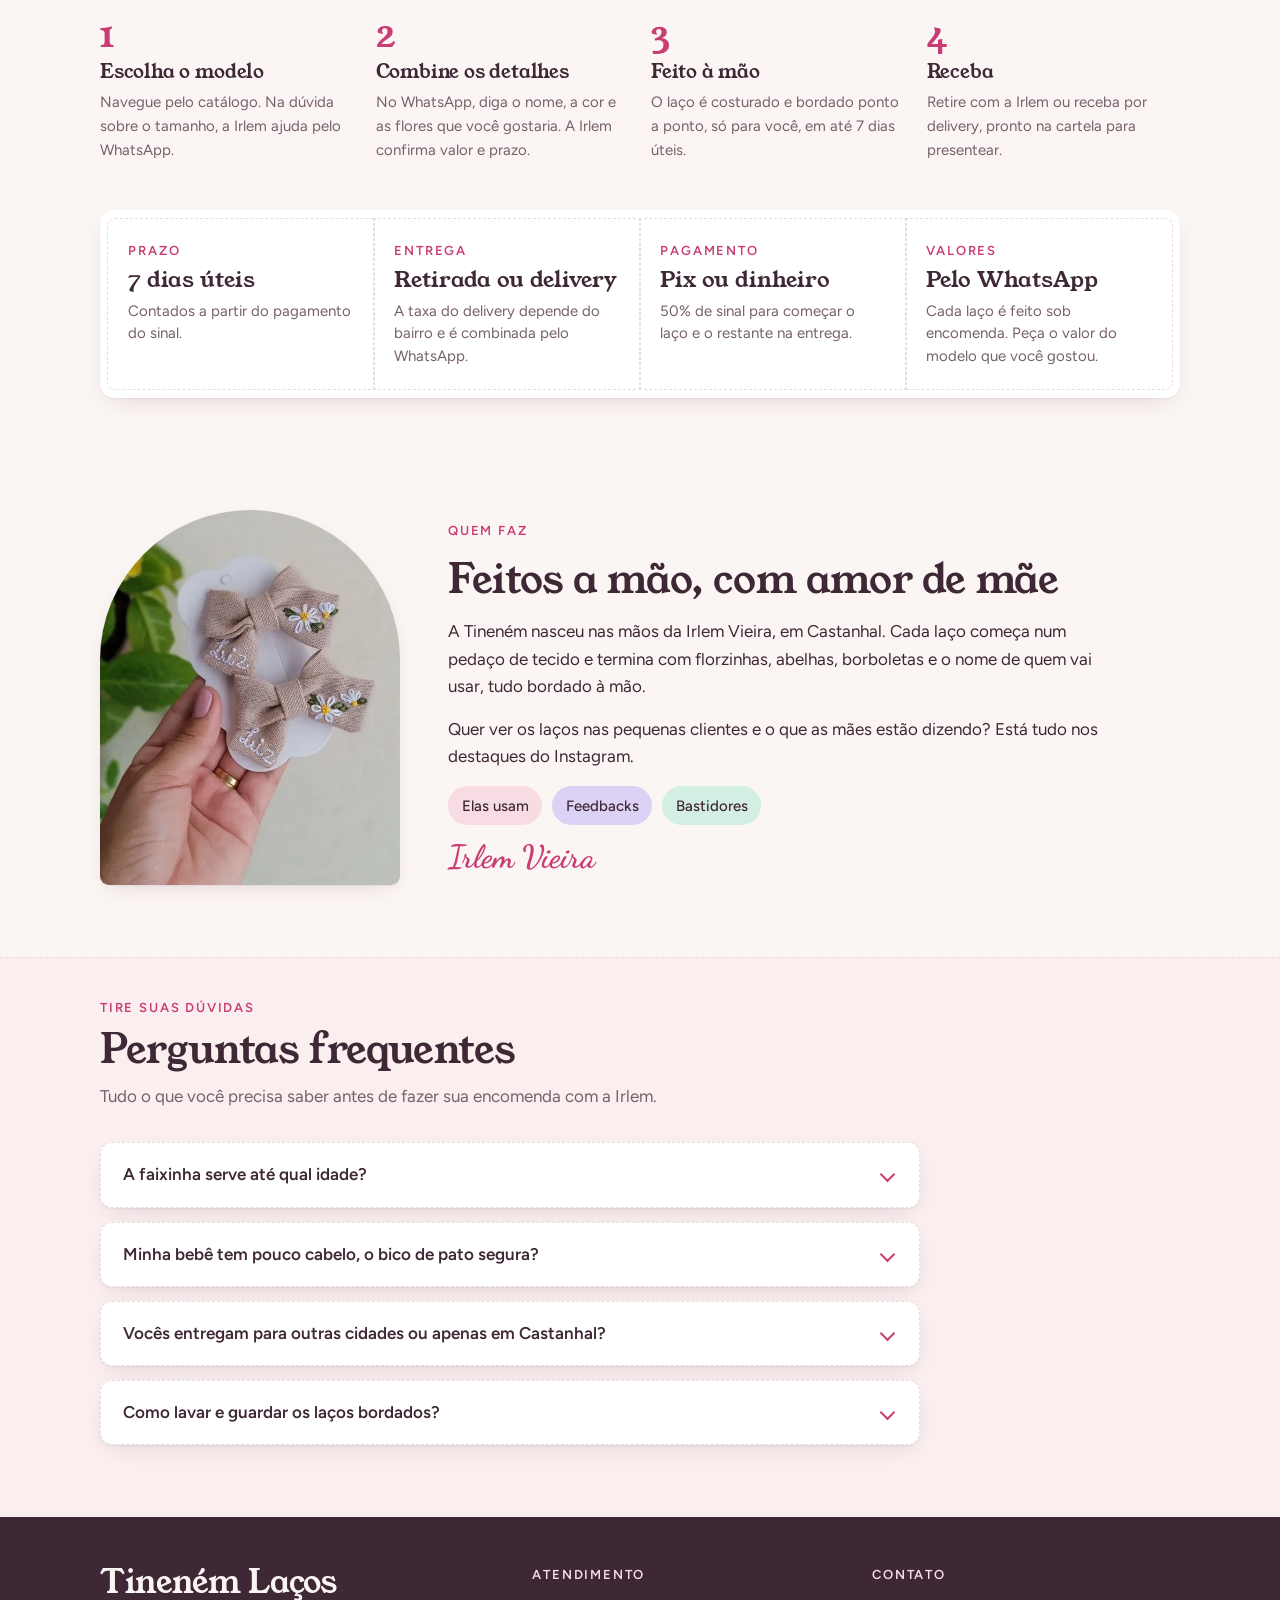
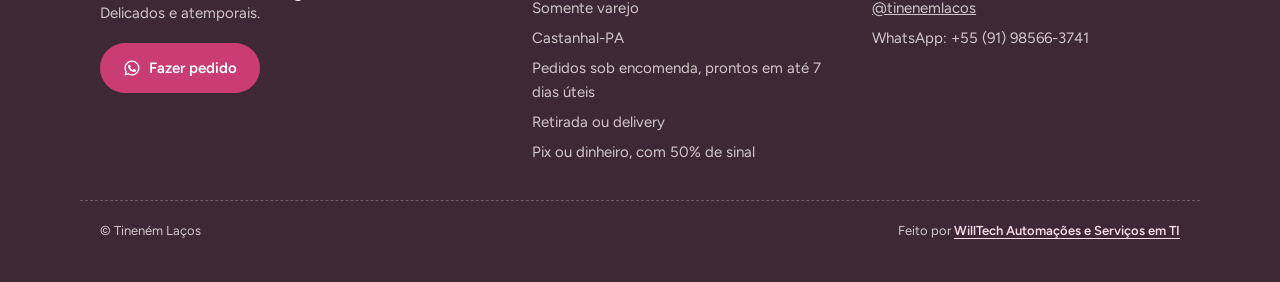
==== commit fc0f53eb: "Corrige FAQ: entregas exclusivas em Castanhal-PA" ====
--- a/index.html
+++ b/index.html
@@ -356,8 +356,8 @@
             <p>Sim! Para bebês com fios fininhos ou pouco cabelo, aplicamos uma borrachinha 100% antideslizante no bico de pato (semi-encapado com tecido). Assim o laço fica firme e não escorrega, sem puxar nem machucar.</p>
           </details>
           <details class="faq-item">
-            <summary>Vocês entregam em Belém e outras cidades ou só Castanhal?</summary>
-            <p>Em Castanhal-PA temos retirada combinada e delivery por motoboy. Para Belém, Ananindeua e outras cidades do Brasil, enviamos com carinho pelos Correios ou transporte combinado. Fale com a Irlem no WhatsApp para combinarem o melhor envio para sua cidade.</p>
+            <summary>Vocês entregam para outras cidades ou apenas em Castanhal?</summary>
+            <p>No momento atendemos e entregamos apenas em <strong>Castanhal-PA</strong>. Você pode optar por retirada combinada direto com a Irlem ou entrega por delivery (motoboy), com a taxa combinada pelo WhatsApp dependendo do seu bairro.</p>
           </details>
           <details class="faq-item">
             <summary>Como lavar e guardar os laços bordados?</summary>
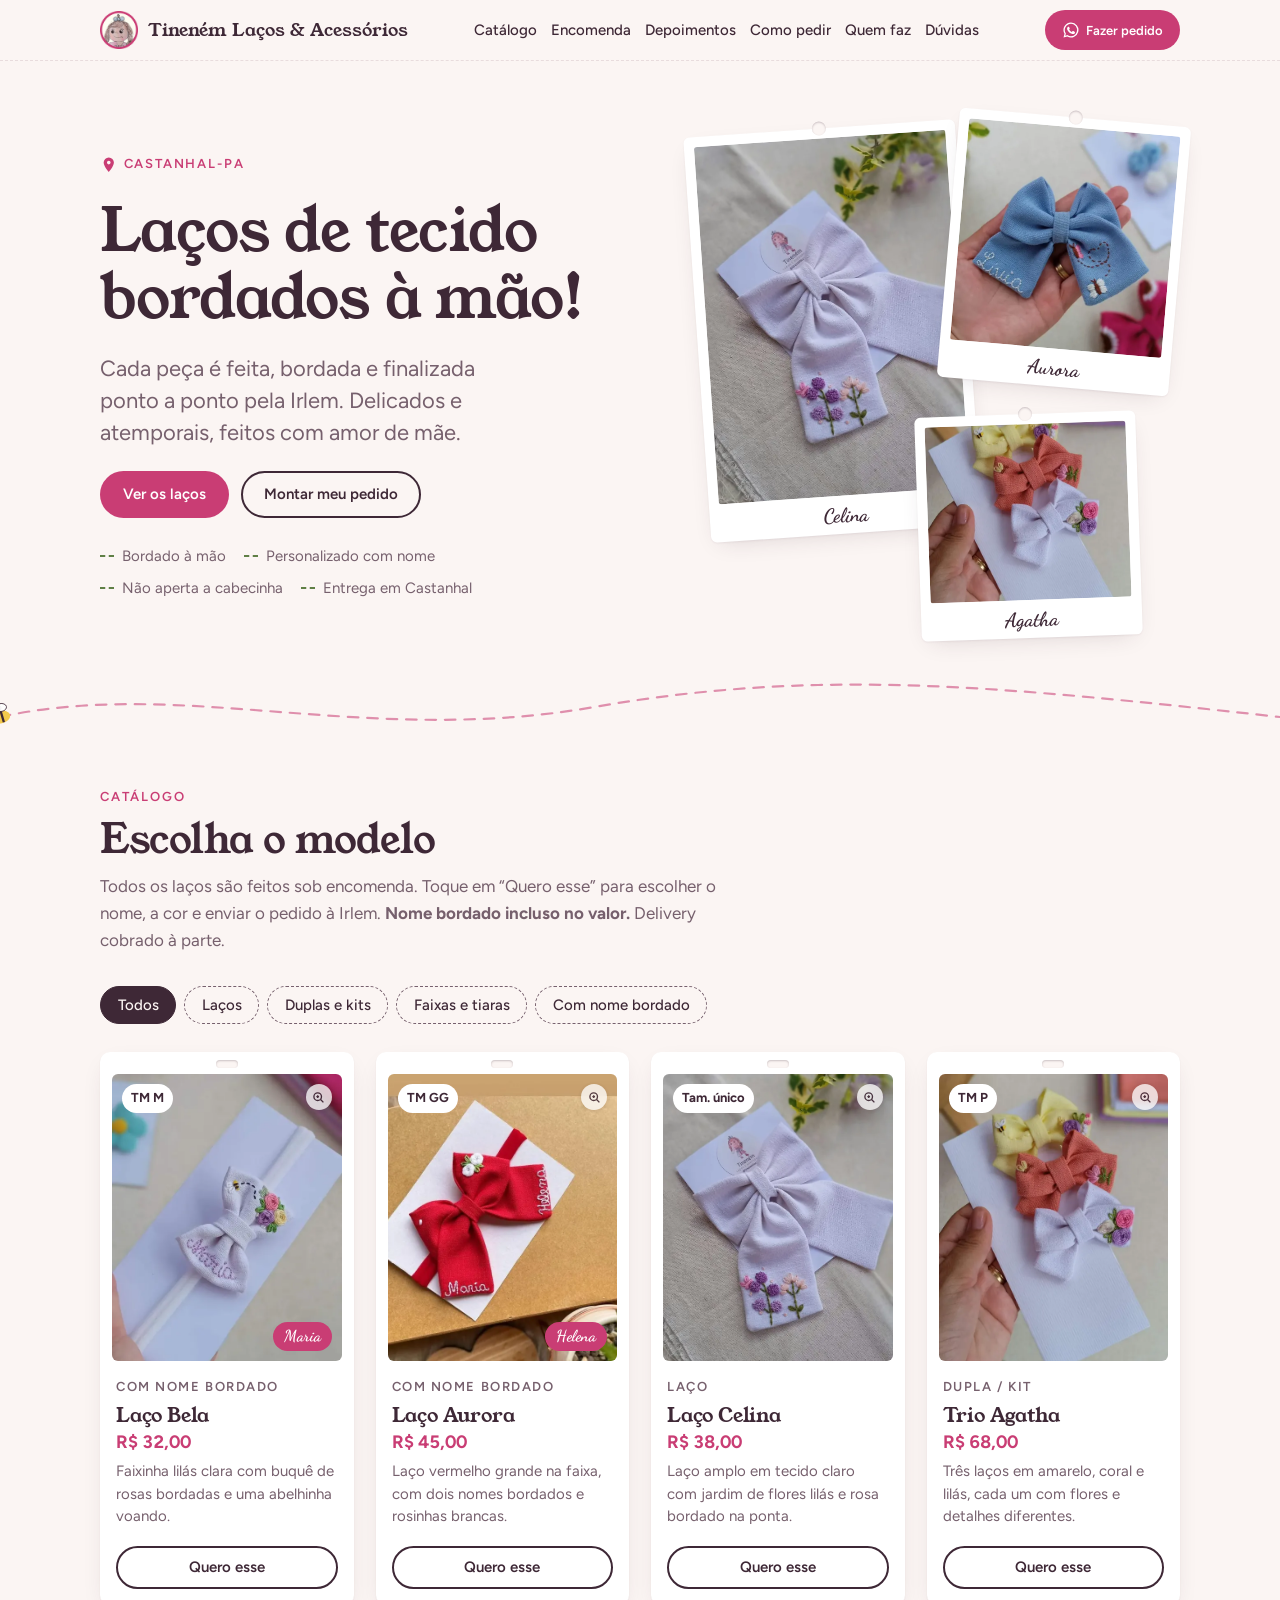
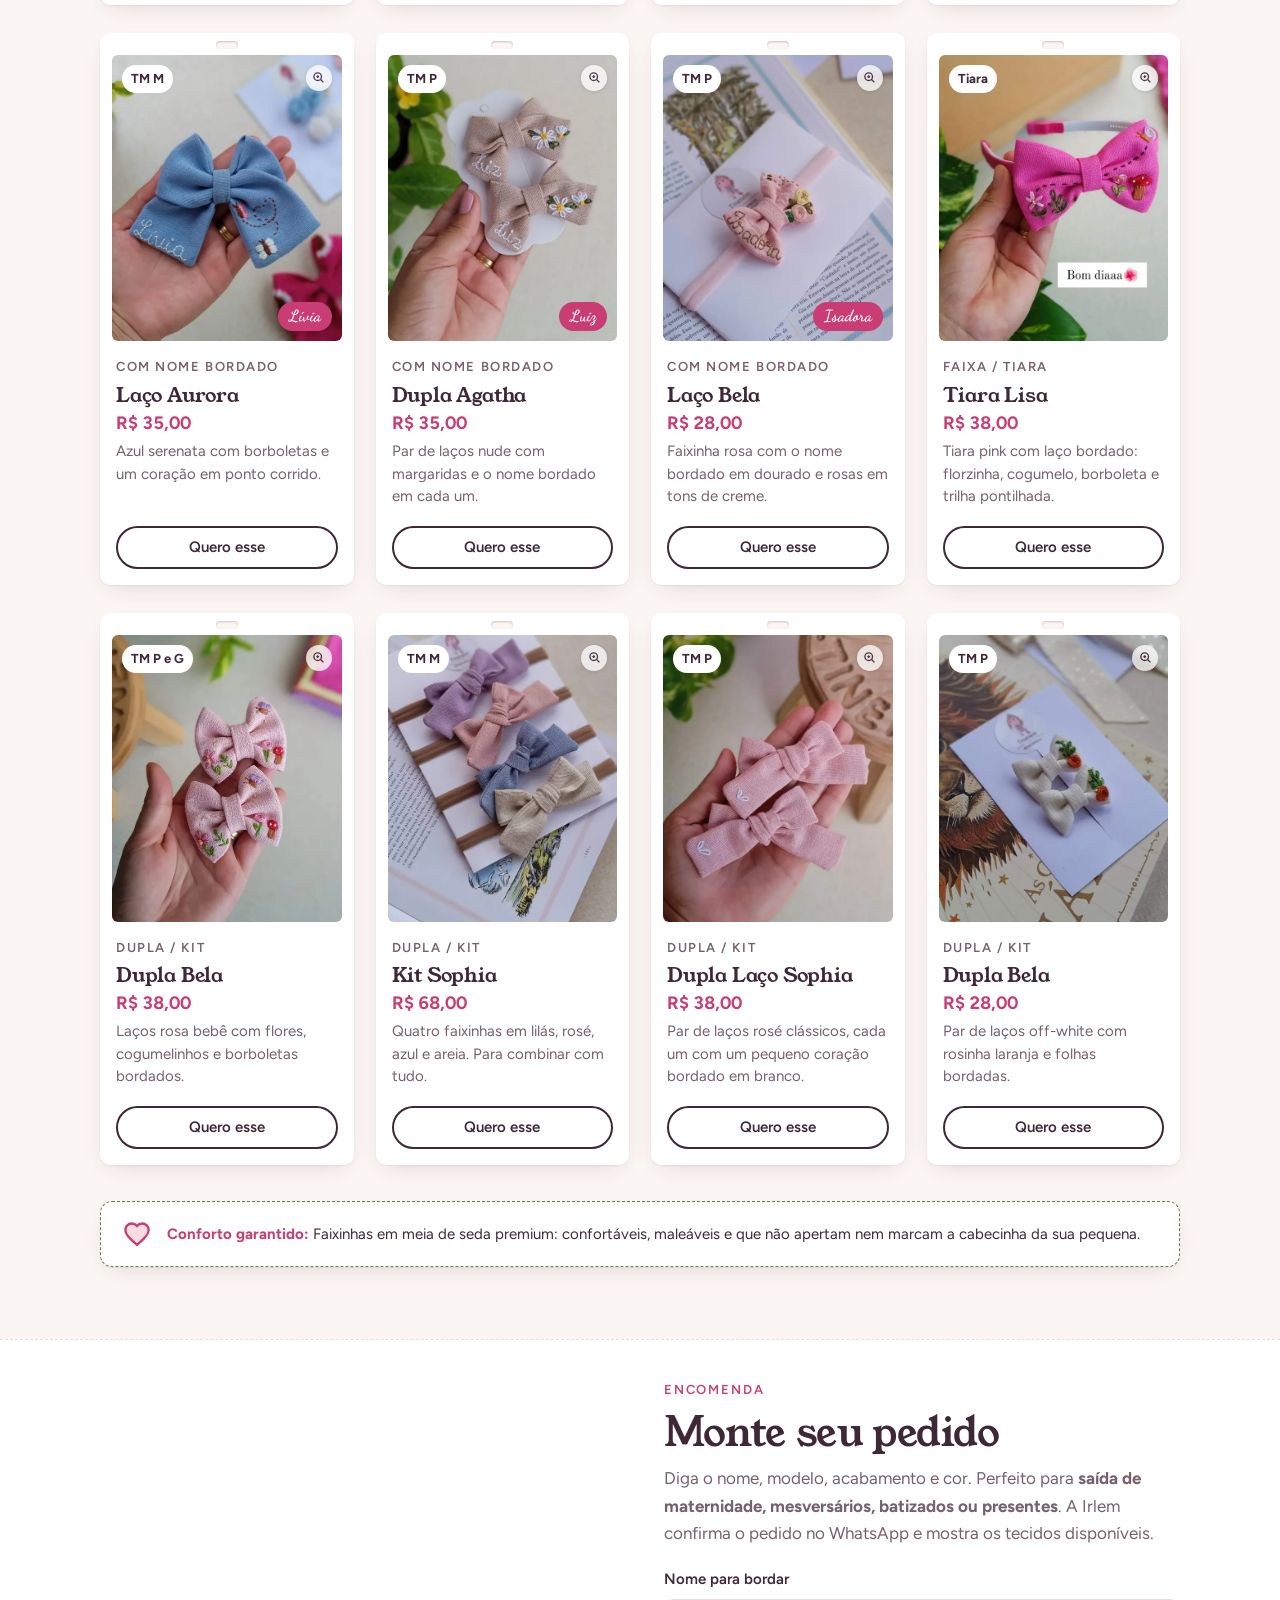
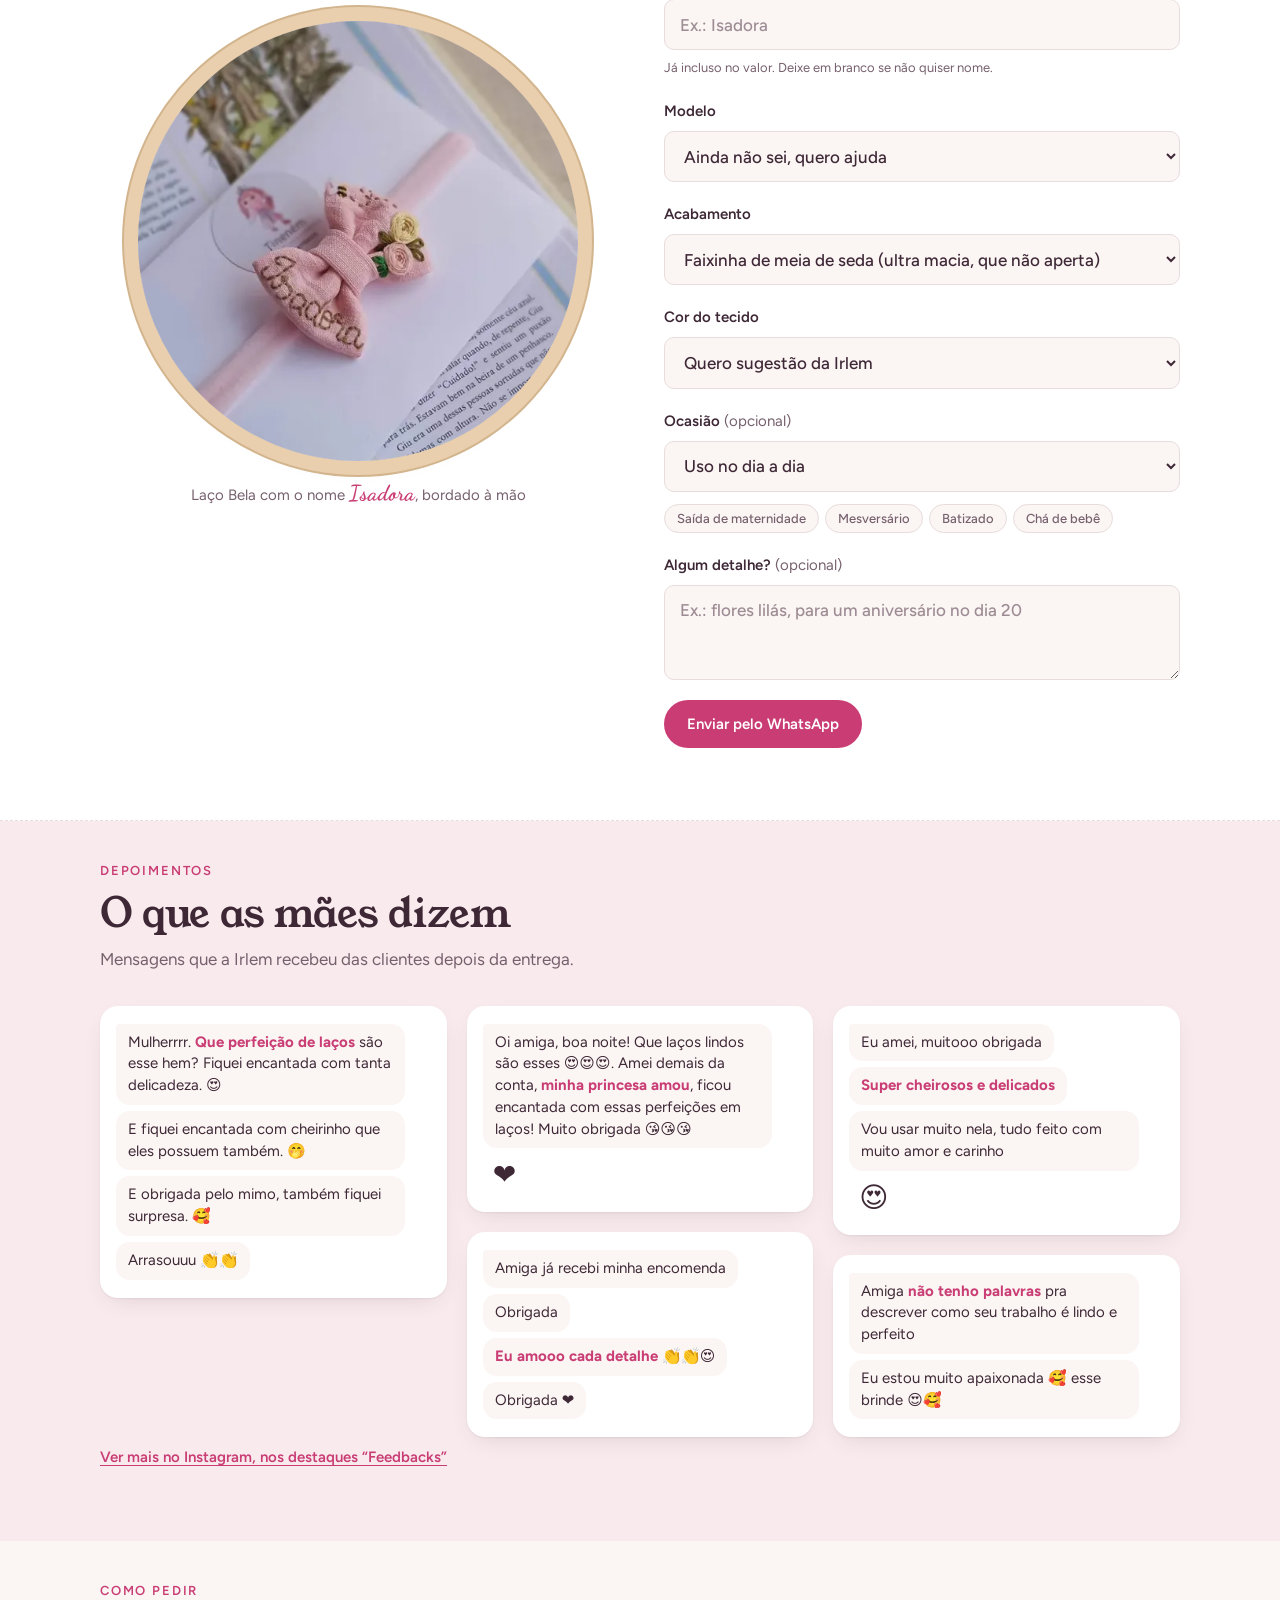
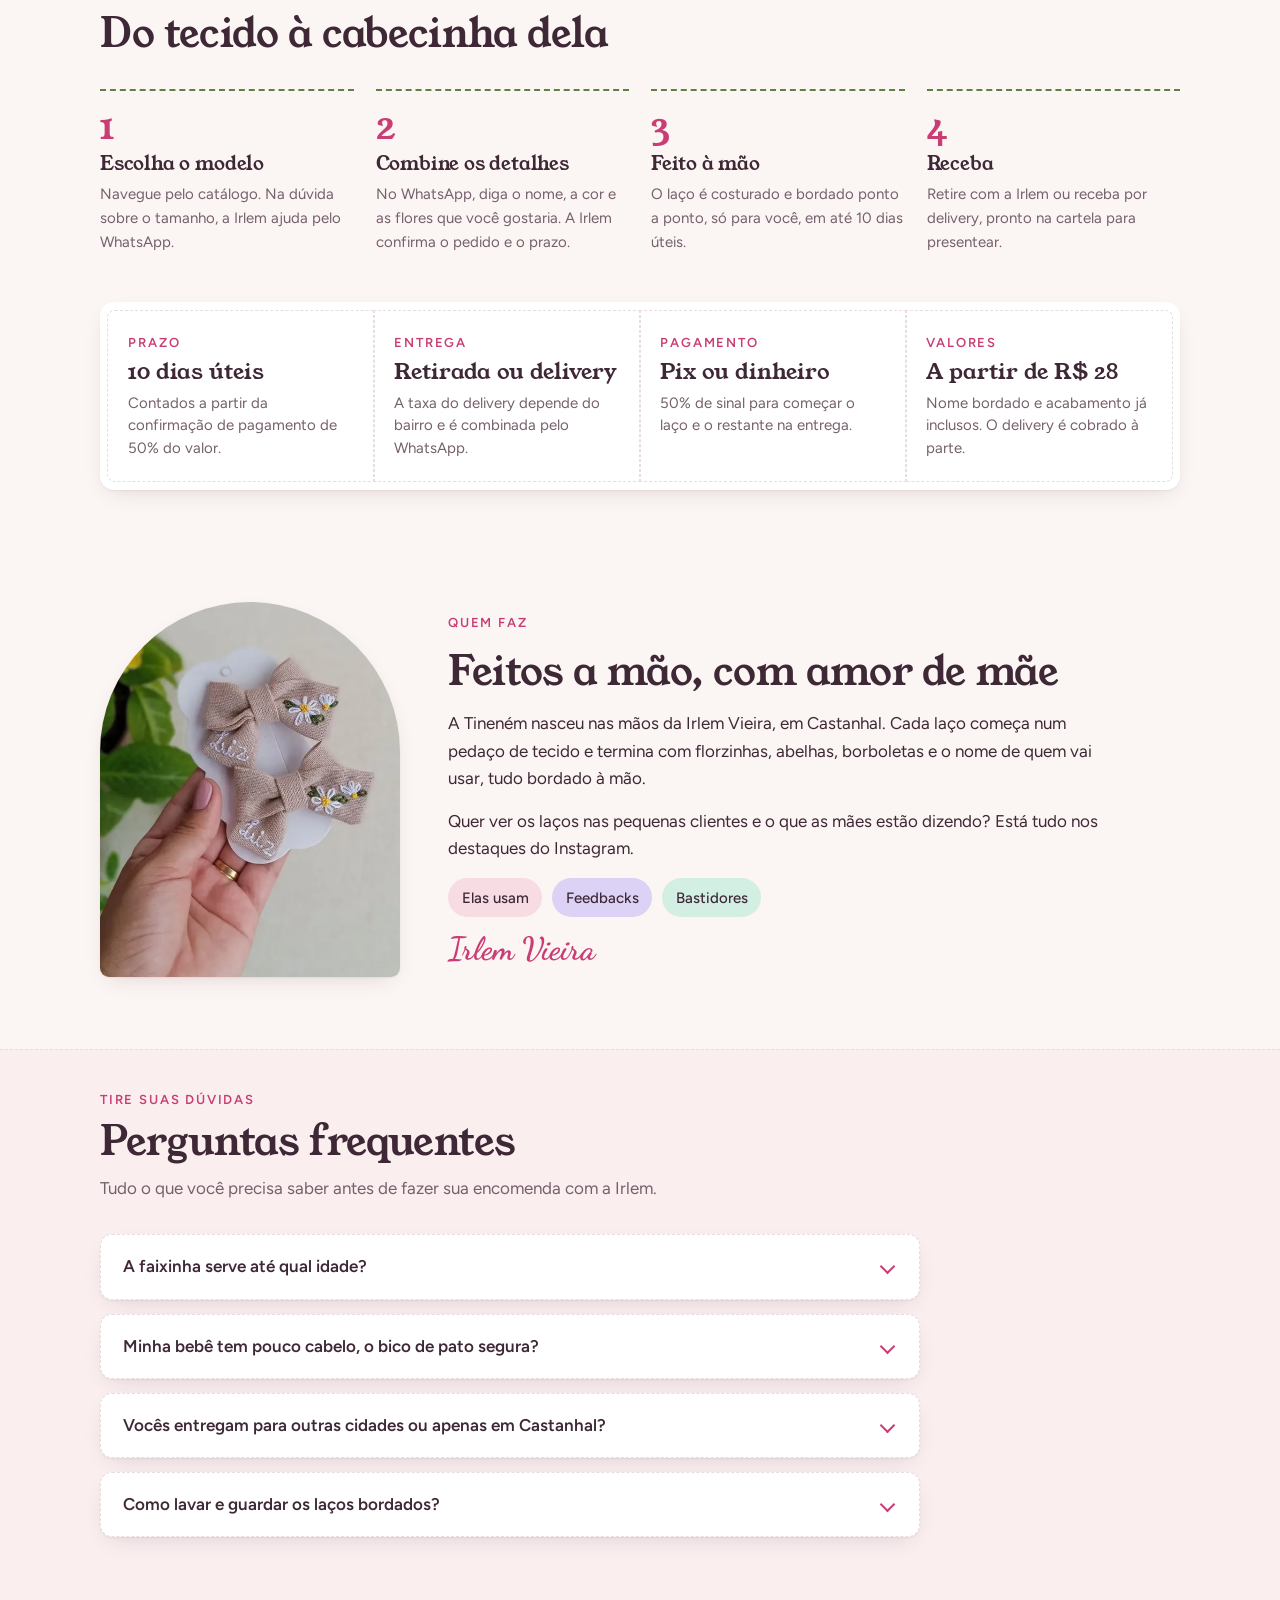
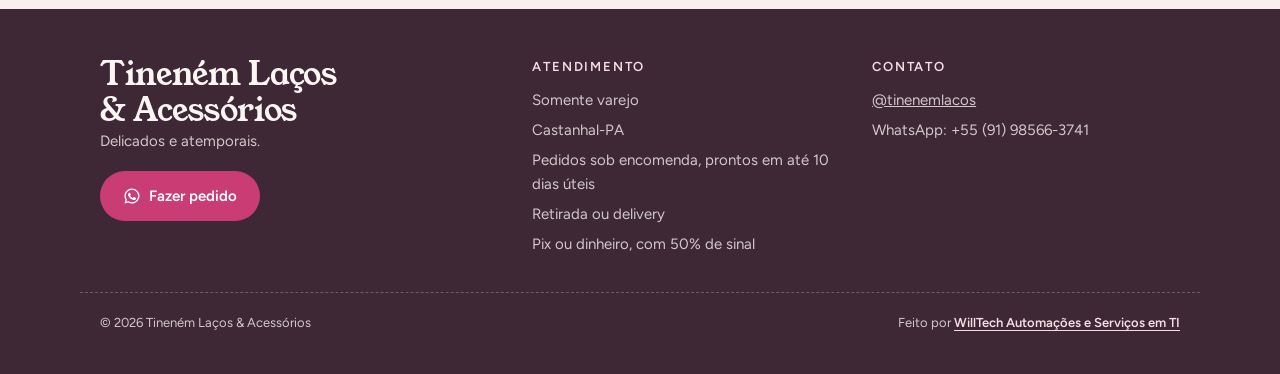
==== commit 752564e7: "Preços no catálogo, "Quero esse" leva ao pedido e ajustes gerais - Preço em cada cartão (campo preco" ====
--- a/index.html
+++ b/index.html
@@ -4,23 +4,23 @@
 <head>
   <meta charset="utf-8">
   <meta name="viewport" content="width=device-width, initial-scale=1, viewport-fit=cover">
-  <title>Tineném Laços</title>
+  <title>Tineném Laços & Acessórios</title>
   <meta name="description"
     content="Laços de tecido feitos à mão e bordados com o nome da sua pequena. Castanhal-PA. Pedidos pelo WhatsApp.">
 
   <!-- Prévia do link (WhatsApp, Instagram, Facebook) -->
   <meta property="og:type" content="website">
   <meta property="og:locale" content="pt_BR">
-  <meta property="og:site_name" content="Tineném Laços">
-  <meta property="og:title" content="Tineném Laços">
+  <meta property="og:site_name" content="Tineném Laços & Acessórios">
+  <meta property="og:title" content="Tineném Laços & Acessórios">
   <meta property="og:description"
     content="Laços de tecido feitos à mão e bordados com o nome da sua pequena. Castanhal-PA. Pedidos pelo WhatsApp.">
   <meta property="og:url" content="https://willian837.github.io/tinenemlacos/">
-  <meta property="og:image" content="https://willian837.github.io/tinenemlacos/img/marca/capa-compartilhar.jpg">
+  <meta property="og:image" content="https://willian837.github.io/tinenemlacos/img/marca/capa-compartilhar-v2.jpg">
   <meta property="og:image:type" content="image/jpeg">
   <meta property="og:image:width" content="1200">
   <meta property="og:image:height" content="630">
-  <meta property="og:image:alt" content="Tineném Laços: laços de tecido bordados à mão, com o nome dela">
+  <meta property="og:image:alt" content="Tineném Laços &amp; Acessórios: laços de tecido bordados à mão">
   <meta name="twitter:card" content="summary_large_image">
   <link rel="icon" href="favicon.ico" sizes="any">
   <link rel="icon" href="icones/favicon-32.png" type="image/png" sizes="32x32">
@@ -38,8 +38,8 @@
   {
     "@context": "https://schema.org",
     "@type": "LocalBusiness",
-    "name": "Tineném Laços",
-    "image": "https://willian837.github.io/tinenemlacos/img/marca/capa-compartilhar.jpg",
+    "name": "Tineném Laços & Acessórios",
+    "image": "https://willian837.github.io/tinenemlacos/img/marca/capa-compartilhar-v2.jpg",
     "description": "Laços de tecido feitos à mão e bordados com o nome da sua pequena. Castanhal-PA. Pedidos sob encomenda pelo WhatsApp.",
     "telephone": "+5591985663741",
     "address": {
@@ -48,16 +48,10 @@
       "addressRegion": "PA",
       "addressCountry": "BR"
     },
-    "geo": {
-      "@type": "GeoCoordinates",
-      "latitude": -1.2968,
-      "longitude": -47.9268
-    },
     "url": "https://willian837.github.io/tinenemlacos/",
     "sameAs": [
       "https://www.instagram.com/tinenemlacos/"
-    ],
-    "priceRange": "$$"
+    ]
   }
   </script>
 </head>
@@ -66,15 +60,14 @@
 
   <header class="topo">
     <div class="wrap">
-      <a class="marca" href="#inicio"><img src="img/marca/logo-boneca.png" alt="" width="40"
-          height="40"><b>Tineném Laços</b></a>
+      <a class="marca" href="#inicio"><img src="img/marca/logo-boneca.png" alt="" width="40" height="40"><b>Tineném Laços & Acessórios</b></a>
       <nav aria-label="Seções">
         <a href="#catalogo">Catálogo</a>
         <a href="#personalize">Encomenda</a>
         <a href="#depoimentos">Depoimentos</a>
         <a href="#como-pedir">Como pedir</a>
+        <a href="#quem-faz">Quem faz</a>
         <a href="#duvidas">Dúvidas</a>
-        <a href="#quem-faz">Quem faz</a>
       </nav>
       <a class="btn btn-cheio js-whats" href="#"
         data-msg="Olá, Irlem! Vim pelo catálogo da Tineném e quero fazer um pedido.">
@@ -91,15 +84,16 @@
     <div class="hero">
       <div class="wrap">
         <div class="hero-texto">
-          <span class="olho">Castanhal-PA</span>
-          <h1>Laços de tecido bordados à mão, com o nome <em>dela</em>.</h1>
-          <p>Cada peça é cortada, costurada e bordada ponto a ponto pela Irlem. Delicados e atemporais, feitos com amor
+          <span class="olho local"><svg viewBox="0 0 24 24" fill="currentColor" aria-hidden="true"><path d="M12 2a7 7 0 0 0-7 7c0 5.25 7 13 7 13s7-7.75 7-13a7 7 0 0 0-7-7Zm0 9.5A2.5 2.5 0 1 1 12 6.5a2.5 2.5 0 0 1 0 5Z"/></svg>Castanhal-PA</span>
+          <h1>Laços de tecido bordados à mão!</h1>
+          <p>Cada peça é feita, bordada e finalizada ponto a ponto pela Irlem. Delicados e atemporais, feitos com amor
             de mãe.</p>
           <div class="acoes">
             <a class="btn btn-cheio" href="#catalogo">Ver os laços</a>
             <a class="btn btn-borda" href="#personalize">Montar meu pedido</a>
           </div>
-          <div class="selos"><span>Bordado à mão</span><span>Personalizado com nome</span><span>Não aperta a cabecinha</span><span>Entrega em
+          <div class="selos"><span>Bordado à mão</span><span>Personalizado com nome</span><span>Não aperta a
+              cabecinha</span><span>Entrega em
               Castanhal</span></div>
         </div>
         <div class="mural" aria-hidden="true">
@@ -116,7 +110,7 @@
       </div>
     </div>
 
-    <svg class="costura" viewBox="0 0 1120 70" preserveAspectRatio="none" aria-hidden="true">
+    <svg class="costura costura-larga" viewBox="0 0 1120 70" preserveAspectRatio="none" aria-hidden="true">
       <path d="M0,40 C160,0 320,70 520,30 S880,10 1120,40" />
       <g class="abelha">
         <ellipse cx="0" cy="0" rx="9" ry="6.5" fill="#F2C94C" />
@@ -125,14 +119,24 @@
         <ellipse cx="3" cy="-9" rx="5" ry="4" fill="#FFFFFF" stroke="#3E2836" stroke-width=".8" opacity=".9" />
       </g>
     </svg>
+    <!-- versão para celular: desenhada no formato da tela estreita, mantém a proporção e a abelha não achata -->
+    <svg class="costura costura-celular" viewBox="0 0 400 70" aria-hidden="true">
+      <path d="M0,42 C60,12 120,62 200,34 S330,18 400,40" />
+      <g class="abelha abelha-celular">
+        <ellipse cx="0" cy="0" rx="9" ry="6.5" fill="#F2C94C" />
+        <path d="M-3,-6 v12 M2,-6 v12" stroke="#3E2836" stroke-width="2" />
+        <ellipse cx="-2" cy="-9" rx="5" ry="4" fill="#FFFFFF" stroke="#3E2836" stroke-width=".8" opacity=".9" />
+        <ellipse cx="3" cy="-9" rx="5" ry="4" fill="#FFFFFF" stroke="#3E2836" stroke-width=".8" opacity=".9" />
+      </g>
+    </svg>
 
     <section id="catalogo">
       <div class="wrap">
         <div class="cabeca">
           <span class="olho">Catálogo</span>
           <h2>Escolha o modelo</h2>
-          <p>Todos os laços são feitos sob encomenda. Toque em “Quero esse” para pedir valor e prazo direto com a Irlem.
-          </p>
+          <p>Todos os laços são feitos sob encomenda. Toque em “Quero esse” para escolher o nome, a cor e enviar o pedido à Irlem.
+            <strong>Nome bordado incluso no valor.</strong> Delivery cobrado à parte.</p>
         </div>
         <div class="filtros" role="group" aria-label="Filtrar produtos">
           <button type="button" data-filtro="todos" aria-pressed="true">Todos</button>
@@ -144,9 +148,11 @@
         <div class="grade" id="grade"></div>
         <div class="aviso-conforto">
           <svg viewBox="0 0 24 24" fill="none" stroke="currentColor" stroke-width="2" aria-hidden="true">
-            <path d="M12 21.35l-1.45-1.32C5.4 15.36 2 12.28 2 8.5 2 5.42 4.42 3 7.5 3c1.74 0 3.41.81 4.5 2.09C13.09 3.81 14.76 3 16.5 3 19.58 3 22 5.42 22 8.5c0 3.78-3.4 6.86-8.55 11.54L12 21.35z"/>
+            <path
+              d="M12 21.35l-1.45-1.32C5.4 15.36 2 12.28 2 8.5 2 5.42 4.42 3 7.5 3c1.74 0 3.41.81 4.5 2.09C13.09 3.81 14.76 3 16.5 3 19.58 3 22 5.42 22 8.5c0 3.78-3.4 6.86-8.55 11.54L12 21.35z" />
           </svg>
-          <p><strong>Conforto garantido:</strong> Faixinhas em meia de seda premium: confortáveis, maleáveis e que não apertam nem marcam a cabecinha da sua pequena.</p>
+          <p><strong>Conforto garantido:</strong> Faixinhas em meia de seda premium: confortáveis, maleáveis e que não
+            apertam nem marcam a cabecinha da sua pequena.</p>
         </div>
       </div>
     </section>
@@ -162,13 +168,15 @@
           <div class="cabeca sem-margem">
             <span class="olho">Encomenda</span>
             <h2>Monte seu pedido</h2>
-            <p>Diga o nome, modelo, acabamento e cor. Perfeito para <strong>saída de maternidade, mesversários, batizados ou presentes</strong>. A Irlem responde no WhatsApp com o valor e mostra os tecidos disponíveis.
+            <p>Diga o nome, modelo, acabamento e cor. Perfeito para <strong>saída de maternidade, mesversários,
+                batizados ou presentes</strong>. A Irlem confirma o pedido no WhatsApp e mostra os tecidos
+              disponíveis.
             </p>
           </div>
           <div class="campo">
             <label for="nome">Nome para bordar</label>
             <input type="text" id="nome" maxlength="20" placeholder="Ex.: Isadora" autocomplete="off">
-            <span class="dica">Deixe em branco se não quiser nome.</span>
+            <span class="dica">Já incluso no valor. Deixe em branco se não quiser nome.</span>
           </div>
           <div class="campo">
             <label for="modelo">Modelo</label>
@@ -178,7 +186,7 @@
             <label for="acabamento">Acabamento</label>
             <select id="acabamento">
               <option>Faixinha de meia de seda (ultra macia, que não aperta)</option>
-              <option>Bico de pato (com tecido antideslizante para poucos fios)</option>
+              <option>Bico de pato (com uma borrachinha antideslizante para poucos fios)</option>
               <option>Tiara / Arco</option>
               <option>Quero ajuda da Irlem para escolher</option>
             </select>
@@ -281,11 +289,11 @@
           </li>
           <li>
             <h3>Combine os detalhes</h3>
-            <p>No WhatsApp, diga o nome, a cor e as flores que você gostaria. A Irlem confirma valor e prazo.</p>
+            <p>No WhatsApp, diga o nome, a cor e as flores que você gostaria. A Irlem confirma o pedido e o prazo.</p>
           </li>
           <li>
             <h3>Feito à mão</h3>
-            <p>O laço é costurado e bordado ponto a ponto, só para você, em até 7 dias úteis.</p>
+            <p>O laço é costurado e bordado ponto a ponto, só para você, em até 10 dias úteis.</p>
           </li>
           <li>
             <h3>Receba</h3>
@@ -296,8 +304,8 @@
         <dl class="etiqueta" id="prazo-entrega">
           <div>
             <dt>Prazo</dt>
-            <dd class="valor">7 dias úteis</dd>
-            <dd>Contados a partir do pagamento do sinal.</dd>
+            <dd class="valor">10 dias úteis</dd>
+            <dd>Contados a partir da confirmação de pagamento de 50% do valor.</dd>
           </div>
           <div>
             <dt>Entrega</dt>
@@ -311,8 +319,8 @@
           </div>
           <div>
             <dt>Valores</dt>
-            <dd class="valor">Pelo WhatsApp</dd>
-            <dd>Cada laço é feito sob encomenda. Peça o valor do modelo que você gostou.</dd>
+            <dd class="valor" id="preco-minimo">A partir de R$ 28</dd>
+            <dd>Nome bordado e acabamento já inclusos. O delivery é cobrado à parte.</dd>
           </div>
         </dl>
       </div>
@@ -349,19 +357,26 @@
         <div class="faq-lista">
           <details class="faq-item">
             <summary>A faixinha serve até qual idade?</summary>
-            <p>Nossas faixinhas acompanham o crescimento da bebê desde recém-nascida até os 2 anos (ou mais). Usamos meia de seda especial, ultra macia e flexível, que se adapta suavemente à cabeça sem apertar nem marcar a pele sensível da pequena.</p>
+            <p>Nossas faixinhas acompanham o crescimento da bebê desde recém-nascida até os 2 anos (ou mais). Usamos
+              meia de seda especial, ultra macia e flexível, que se adapta suavemente à cabeça sem apertar nem marcar a
+              pele sensível da pequena.</p>
           </details>
           <details class="faq-item">
             <summary>Minha bebê tem pouco cabelo, o bico de pato segura?</summary>
-            <p>Sim! Para bebês com fios fininhos ou pouco cabelo, aplicamos uma borrachinha 100% antideslizante no bico de pato (semi-encapado com tecido). Assim o laço fica firme e não escorrega, sem puxar nem machucar.</p>
+            <p>Sim! Para bebês com fios fininhos ou pouco cabelo, aplicamos uma borrachinha 100% antideslizante no bico
+              de pato (semi-encapado com tecido). Assim o laço fica firme e não escorrega, sem puxar nem machucar.</p>
           </details>
           <details class="faq-item">
             <summary>Vocês entregam para outras cidades ou apenas em Castanhal?</summary>
-            <p>No momento atendemos e entregamos apenas em <strong>Castanhal-PA</strong>. Você pode optar por retirada combinada direto com a Irlem ou entrega por delivery (motoboy), com a taxa combinada pelo WhatsApp dependendo do seu bairro.</p>
+            <p>No momento atendemos e entregamos apenas em <strong>Castanhal-PA</strong>. Você pode optar por retirada
+              combinada direto com a Irlem ou entrega por delivery (motoboy), com a taxa combinada pelo WhatsApp
+              dependendo do seu bairro.</p>
           </details>
           <details class="faq-item">
             <summary>Como lavar e guardar os laços bordados?</summary>
-            <p>Por serem peças delicadas feitas e bordadas à mão, recomendamos lavar à mão com água fria e sabão neutro, sem torcer nem esfregar os pontos bordados. Deixe secar na sombra e guarde na cartelinha da Tineném ou em uma caixinha arejada para manter o formato perfeito.</p>
+            <p>Por serem peças delicadas feitas e bordadas à mão, recomendamos lavar à mão com água fria e sabão neutro,
+              sem torcer nem esfregar os pontos bordados. Deixe secar na sombra e guarde na cartelinha da Tineném ou em
+              uma caixinha arejada para manter o formato perfeito.</p>
           </details>
         </div>
       </div>
@@ -371,7 +386,7 @@
   <footer class="rodape">
     <div class="wrap">
       <div>
-        <h2>Tineném Laços</h2>
+        <h2>Tineném Laços & Acessórios</h2>
         <p>Delicados e atemporais.</p>
         <a class="btn btn-cheio js-whats" href="#"
           data-msg="Olá, Irlem! Vim pelo catálogo da Tineném e quero fazer um pedido.">
@@ -387,7 +402,7 @@
         <ul>
           <li>Somente varejo</li>
           <li>Castanhal-PA</li>
-          <li>Pedidos sob encomenda, prontos em até 7 dias úteis</li>
+          <li>Pedidos sob encomenda, prontos em até 10 dias úteis</li>
           <li>Retirada ou delivery</li>
           <li>Pix ou dinheiro, com 50% de sinal</li>
         </ul>
@@ -401,7 +416,7 @@
       </div>
     </div>
     <div class="wrap credito">
-      <p>© Tineném Laços</p>
+      <p>© <span id="ano">2026</span> Tineném Laços &amp; Acessórios</p>
       <p>Feito por <a href="https://willtech-fog6.onrender.com/" target="_blank" rel="noopener">WillTech Automações e
           Serviços em TI</a></p>
     </div>
--- a/css/estilo.css
+++ b/css/estilo.css
@@ -41,6 +41,8 @@
 a { color: inherit; }
 :focus-visible { outline: 3px solid var(--framboesa); outline-offset: 3px; border-radius: 6px; }
 .olho { font-size: var(--t-xs); font-weight: 600; letter-spacing: .14em; text-transform: uppercase; color: var(--framboesa); }
+.olho.local { display: inline-flex; align-items: center; gap: 6px; }
+.olho.local svg { width: 1.35em; height: 1.35em; flex: none; }
 
 /* botões */
 .btn {
@@ -57,15 +59,16 @@
 
 /* topo */
 .topo { position: sticky; top: env(safe-area-inset-top, 0px); z-index: 10; background: color-mix(in srgb, var(--linho) 88%, transparent); backdrop-filter: blur(8px); border-bottom: 1px dashed var(--linha); }
-.topo .wrap { display: flex; align-items: center; justify-content: space-between; gap: 16px; padding-block: 12px; }
-.marca { display: flex; align-items: center; gap: 10px; text-decoration: none; }
-.marca img { width: 40px; height: 40px; flex: none; }
-.marca b { font: 400 1.5rem/1 var(--f-display); }
+.topo .wrap { display: flex; align-items: center; justify-content: space-between; gap: 14px; padding-block: 10px; }
+.marca { display: flex; align-items: center; gap: 10px; text-decoration: none; flex-shrink: 0; }
+.marca img { width: 38px; height: 38px; flex: none; }
+.marca b { font: 400 clamp(1.05rem, 0.9rem + 0.3vw, 1.25rem)/1 var(--f-display); white-space: nowrap; }
 .marca span { font-size: .6875rem; letter-spacing: .2em; text-transform: uppercase; color: var(--tinta-suave); }
-.topo nav { display: flex; gap: 22px; font-size: var(--t-s); font-weight: 500; }
-.topo nav a { text-decoration: none; }
+.topo nav { display: flex; align-items: center; gap: clamp(8px, 1.1vw, 18px); font-size: var(--t-s); font-weight: 500; min-width: 0; }
+.topo nav a { text-decoration: none; white-space: nowrap; transition: color .15s ease; }
 .topo nav a:hover { color: var(--framboesa); }
-@media (max-width: 720px) { .topo nav { display: none; } .marca span { display: none; } }
+.topo .btn { padding: .7em 1.15em; font-size: var(--t-xs); flex-shrink: 0; white-space: nowrap; }
+@media (max-width: 1024px) { .topo nav { display: none; } .marca span { display: none; } }
 
 /* hero */
 .hero { padding-block: 56px 40px; position: relative; }
@@ -99,11 +102,36 @@
 
 /* linha de bordado entre seções */
 .costura { display: block; width: 100%; height: 70px; }
-.costura path { fill: none; stroke: var(--framboesa); stroke-width: 2.2; stroke-dasharray: 9 8; stroke-linecap: round; opacity: .55; }
-.abelha { offset-path: path("M0,40 C160,0 320,70 520,30 S880,10 1120,40"); offset-rotate: auto; animation: voo 9s linear infinite; }
-@keyframes voo { from { offset-distance: 0%; } to { offset-distance: 100%; } }
-@media (prefers-reduced-motion: reduce) { .abelha { animation: none; offset-distance: 62%; } }
-@media (max-width: 700px) { .abelha { display: none; } }
+.costura > path { fill: none; stroke: var(--framboesa); stroke-width: 2.2; stroke-dasharray: 9 8; stroke-linecap: round; opacity: .55; }
+.abelha {
+  -webkit-offset-path: path("M0,40 C160,0 320,70 520,30 S880,10 1120,40");
+  offset-path: path("M0,40 C160,0 320,70 520,30 S880,10 1120,40");
+  -webkit-offset-rotate: auto;
+  offset-rotate: auto;
+  animation: voo 9s linear infinite;
+}
+@keyframes voo {
+  from {
+    -webkit-offset-distance: 0%;
+    offset-distance: 0%;
+  }
+  to {
+    -webkit-offset-distance: 100%;
+    offset-distance: 100%;
+  }
+}
+@media (prefers-reduced-motion: reduce) { .abelha { animation: none; -webkit-offset-distance: 62%; offset-distance: 62%; } }
+/* no celular troca para a linha desenhada no formato estreito (mantém a proporção) */
+.costura-celular { display: none; height: auto; }
+.abelha-celular {
+  -webkit-offset-path: path("M0,42 C60,12 120,62 200,34 S330,18 400,40");
+  offset-path: path("M0,42 C60,12 120,62 200,34 S330,18 400,40");
+  animation-duration: 6s;
+}
+@media (max-width: 700px) {
+  .costura-larga { display: none; }
+  .costura-celular { display: block; }
+}
 
 /* seções */
 section { padding-block: 40px 72px; }
@@ -146,6 +174,16 @@
 .cartela h3 { font-size: 1.25rem; }
 .cartela .tipo { font-size: var(--t-xs); letter-spacing: .12em; text-transform: uppercase; color: var(--tinta-suave); font-weight: 600; }
 .cartela .desc { font-size: var(--t-s); color: var(--tinta-suave); line-height: 1.5; }
+.cartela .preco { font: 700 1.125rem/1.2 var(--f-corpo); color: var(--framboesa); font-variant-numeric: tabular-nums; }
+
+/* "Quero esse" leva ao formulário: espaço para o topo fixo e um brilho rápido no formulário */
+#personalize { scroll-margin-top: 72px; }
+.form.destaque { animation: brilho 1.6s ease-out; border-radius: 16px; }
+@keyframes brilho {
+  0%   { box-shadow: 0 0 0 0 color-mix(in srgb, var(--framboesa) 55%, transparent); }
+  100% { box-shadow: 0 0 0 22px color-mix(in srgb, var(--framboesa) 0%, transparent); }
+}
+@media (prefers-reduced-motion: reduce) { .form.destaque { animation: none; } }
 .cartela .pedir { margin: 0 16px 16px; }
 .cartela .pedir.btn { padding: .8em 1em; }
 @media (max-width: 600px) { /* duas cartelas por linha no celular */
@@ -158,6 +196,7 @@
   .cartela .info { padding: 10px 10px 12px; gap: 4px; }
   .cartela .tipo { font-size: .625rem; letter-spacing: .08em; }
   .cartela h3 { font-size: 1.05rem; }
+  .cartela .preco { font-size: 1rem; }
   .cartela .desc { font-size: .8125rem; display: -webkit-box; -webkit-line-clamp: 3; line-clamp: 3; -webkit-box-orient: vertical; overflow: hidden; }
   .cartela .pedir { margin: 0 10px 10px; }
   .cartela .pedir.btn { padding: .7em .6em; font-size: .8125rem; }
@@ -308,12 +347,12 @@
 .rodape .credito { display: flex; flex-wrap: wrap; justify-content: space-between; gap: 8px 24px; margin-top: 36px; padding-top: 20px; border-top: 1px dashed color-mix(in srgb, var(--linho) 25%, transparent); }
 .rodape .credito p { font-size: var(--t-xs); }
 .rodape .credito a { color: var(--rosinha); font-weight: 600; text-underline-offset: 3px; }
-@media (max-width: 860px) { .rodape { padding-bottom: 96px; } /* espaço para o botão flutuante */ }
+@media (max-width: 1024px) { .rodape { padding-bottom: 96px; } /* espaço para o botão flutuante */ }
 @media (max-width: 760px) { .rodape .wrap { grid-template-columns: 1fr; } }
 
 /* botão flutuante */
 .flutuante { position: fixed; right: 16px; bottom: calc(16px + env(safe-area-inset-bottom, 0px)); z-index: 20; box-shadow: 0 10px 24px -8px rgba(201,61,116,.6); }
-@media (min-width: 861px) { .flutuante { display: none; } }
+@media (min-width: 1025px) { .flutuante { display: none; } }
 
 /* lightbox / zoom */
 dialog.lightbox {
